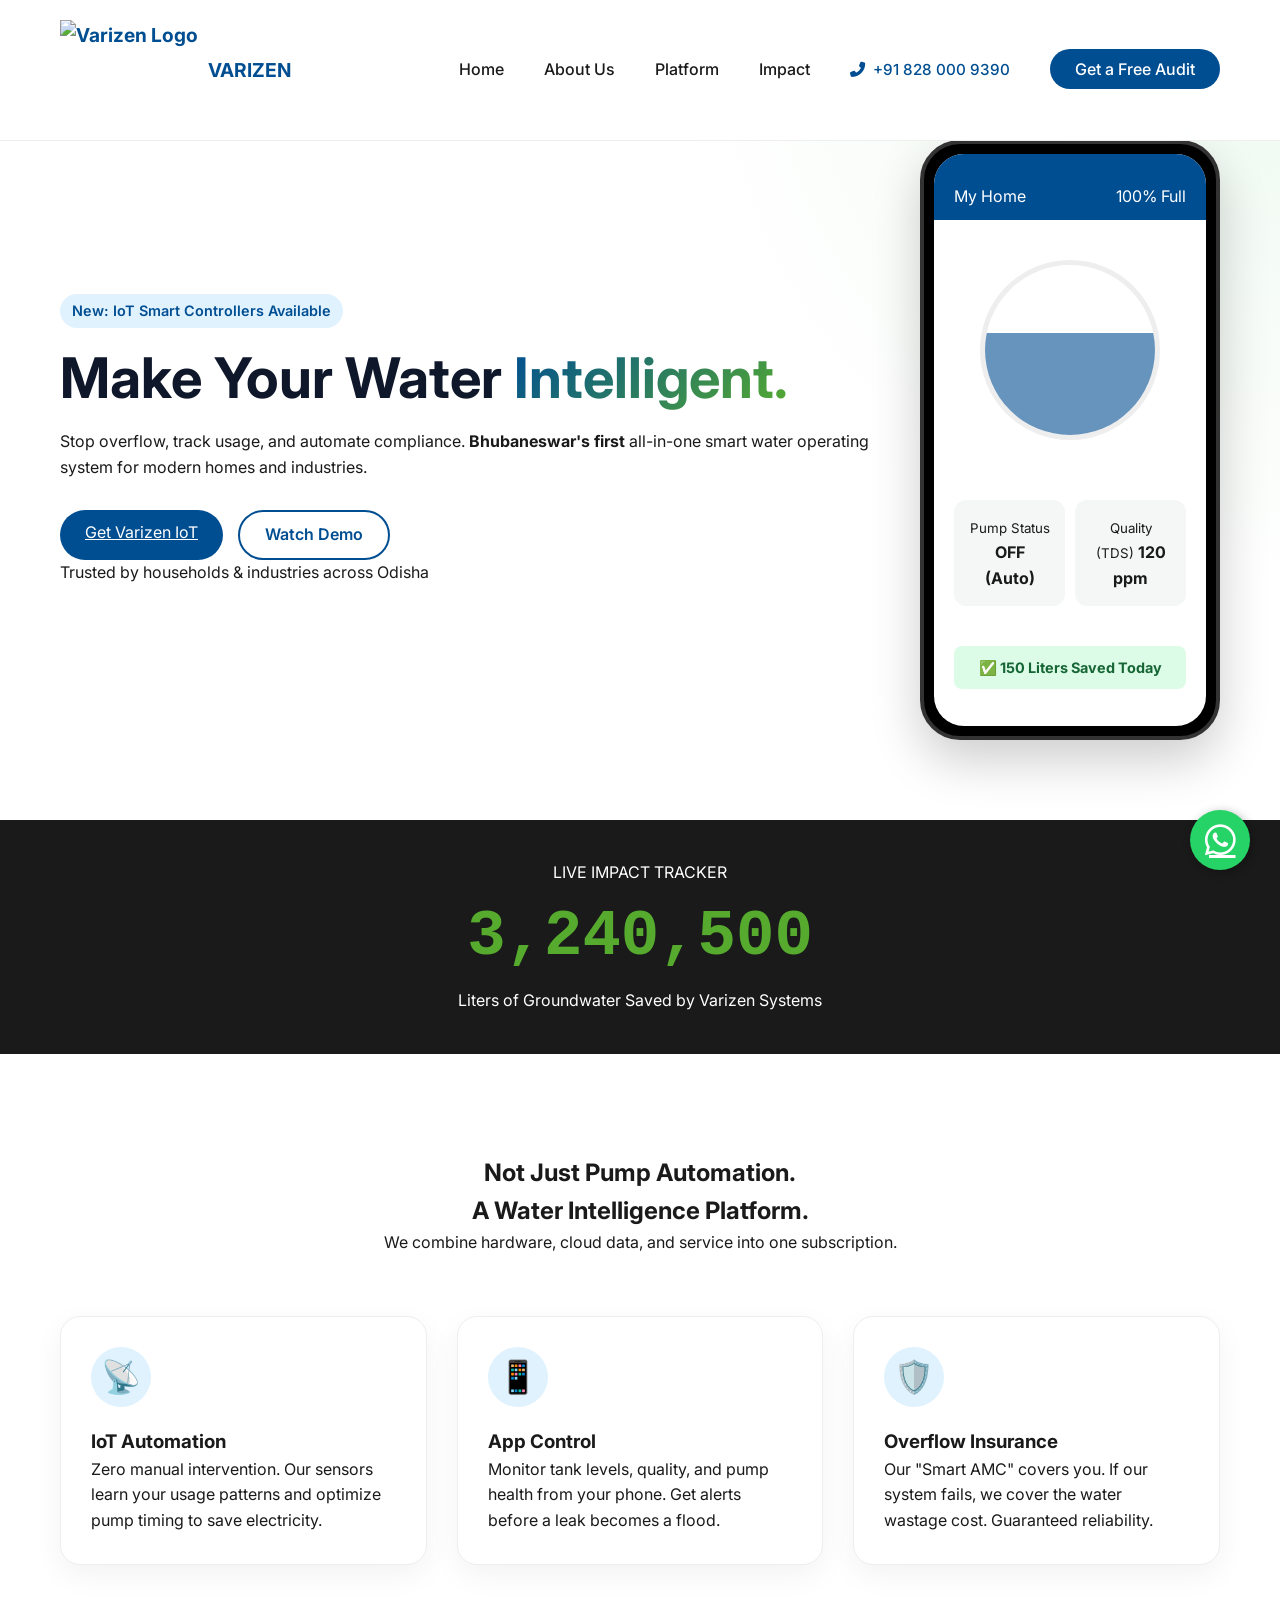
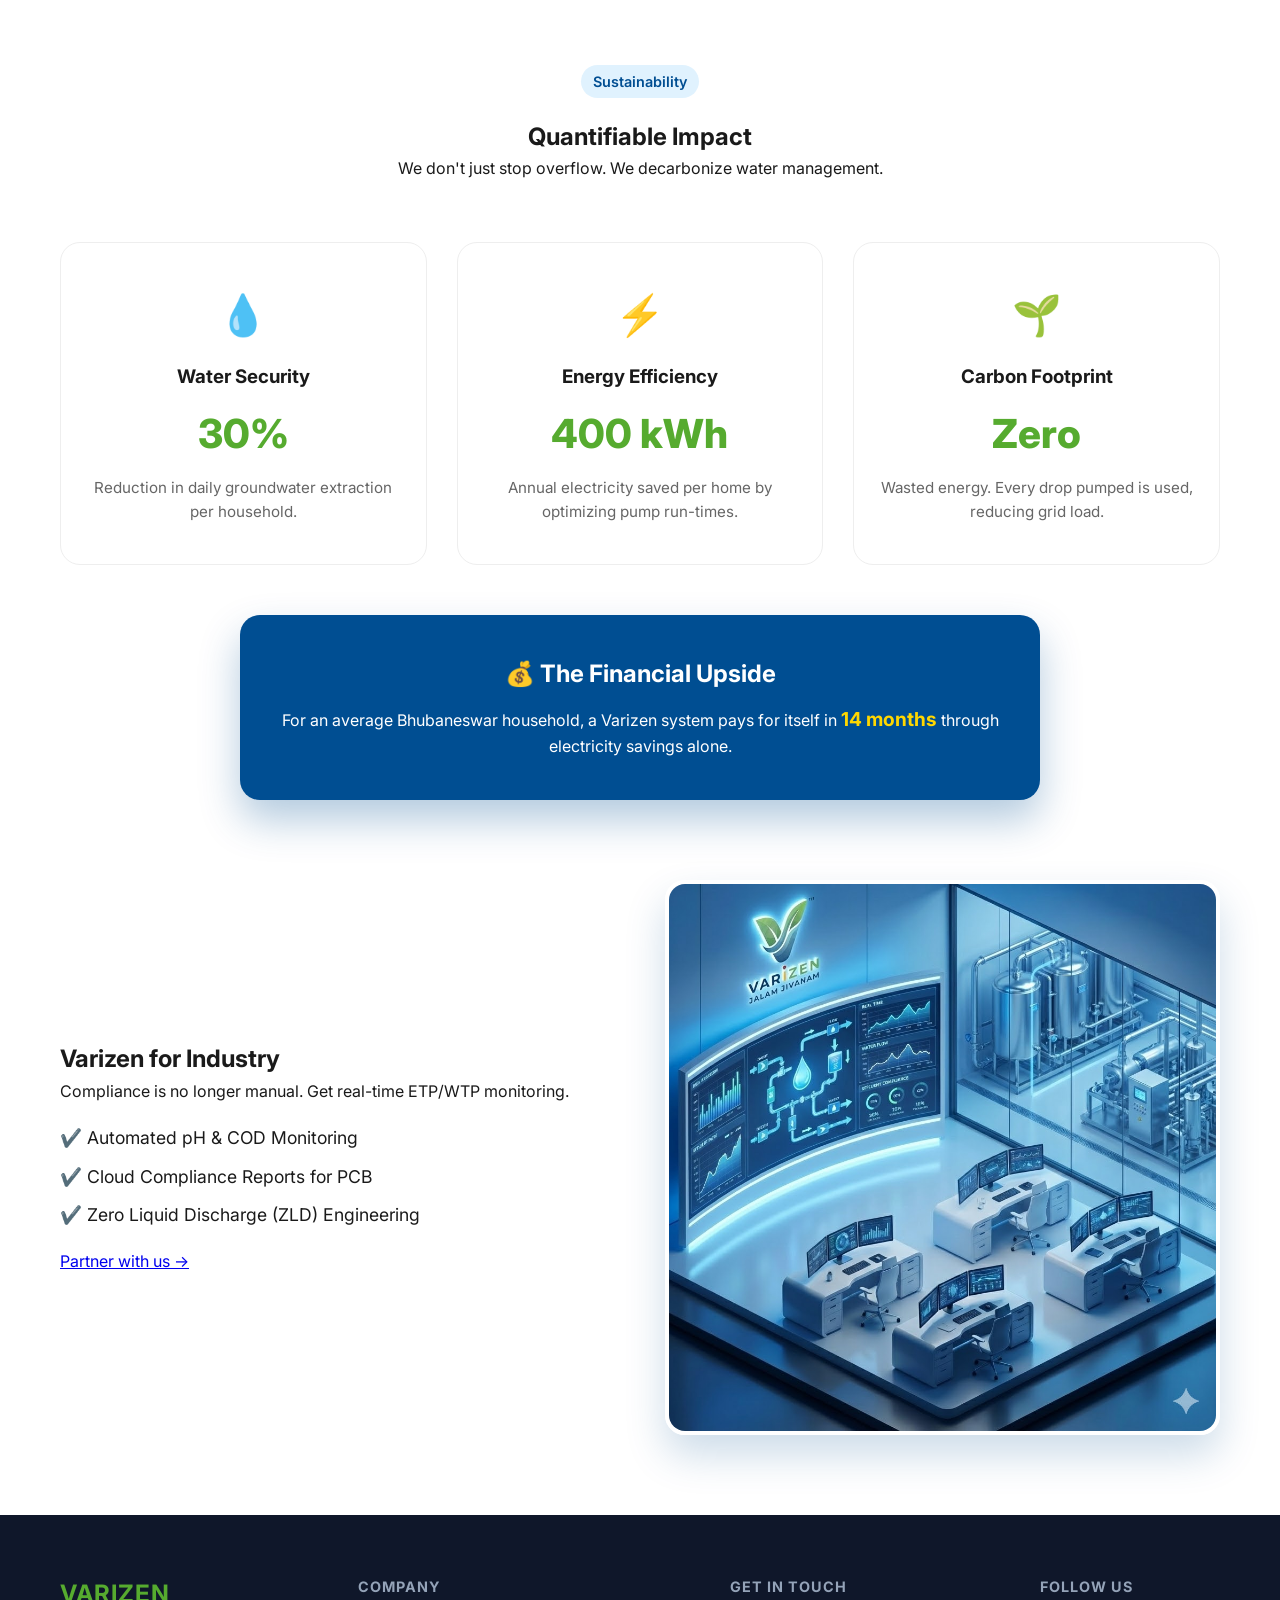
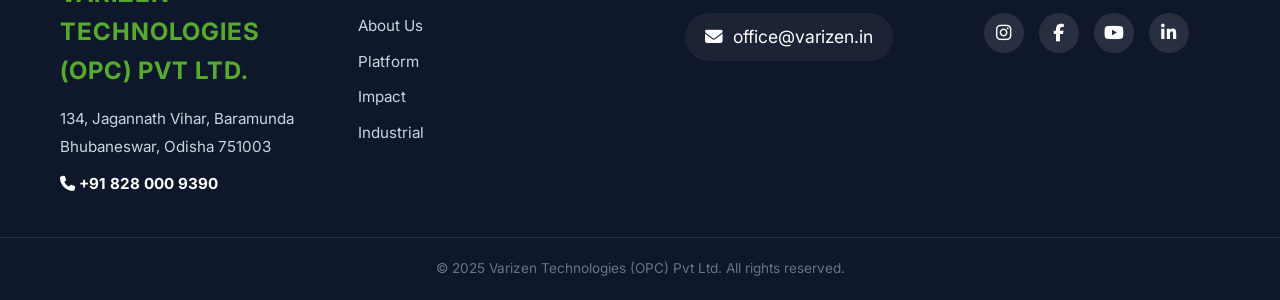
==== index.html @ a30fb517 "Update index.html" ====
<!DOCTYPE html>
<html lang="en">
<head>
    <meta charset="UTF-8">
    <meta name="viewport" content="width=device-width, initial-scale=1.0">
    
    <title>VARIZEN | Smart Water Automation & IoT Pump Solutions in Bhubaneswar</title>
    <link rel="icon" type="image/png" href="assets/favicon.PNG">
    
    <link rel="apple-touch-icon" href="assets/favicon.PNG">
    <meta name="description" content="Stop tank overflow and save electricity with Varizen's IoT Smart Pump Controllers. The #1 Water Automation & Industrial ETP company in Bhubaneswar, Odisha.">
    <meta name="keywords" content="Smart Water Automation Bhubaneswar, Automatic Pump Controller Odisha, IoT Water Level Indicator, Industrial ETP Bhubaneswar, Varizen Technologies">
    
    <meta property="og:title" content="Varizen - Make Your Water Intelligent">
    <meta property="og:description" content="We save 3 Million+ liters of water daily. Upgrade your home or industry in Bhubaneswar with Varizen IoT.">
    <meta property="og:image" content="assets/logo.png">
    <meta property="og:url" content="https://www.varizen.in">

    <link rel="stylesheet" href="style.css">
    <link href="https://fonts.googleapis.com/css2?family=Inter:wght@300;400;600;700&display=swap" rel="stylesheet">
    <link rel="stylesheet" href="https://cdnjs.cloudflare.com/ajax/libs/font-awesome/6.4.0/css/all.min.css">
    
    <link rel="icon" type="image/png" href="assets/logo.png">
</head>
<body>

   <nav>
        <div class="container nav-container">
            <div class="logo">
                <img src="assets/logo.png" alt="Varizen Logo" class="logo-img">
                <span class="logo-text">VARIZEN</span>
            </div>

            <div class="mobile-nav-group">
                <a href="tel:+918280009390" class="mobile-call-btn">
                    <i class="fas fa-phone-alt"></i> <span>Call Us</span>
                </a>

                <div class="hamburger" onclick="toggleMenu()">
                    <i class="fas fa-bars"></i>
                </div>
            </div>

            <ul class="nav-links" id="navLinks">
                <li><a href="index.html">Home</a></li>
                <li><a href="about.html">About Us</a></li>
                <li><a href="index.html#platform">Platform</a></li>
                <li><a href="index.html#impact">Impact</a></li>
                <li><a href="tel:+918280009390" class="nav-phone"><i class="fas fa-phone-alt"></i> +91 828 000 9390</a></li>
                <li><a href="#contact" class="btn-primary">Get a Free Audit</a></li>
            </ul>
        </div>
    </nav>

    <header class="hero">
        <div class="container hero-content">
            <div class="hero-text">
                <span class="badge">New: IoT Smart Controllers Available</span>
                <h1>Make Your Water <span class="highlight">Intelligent.</span></h1>
               <p>Stop overflow, track usage, and automate compliance. <strong>Bhubaneswar's first</strong> all-in-one smart water operating system for modern homes and industries.</p>
                <div class="cta-group">
                    <a href="#contact" class="btn-primary">Get Varizen IoT</a>
                    <a href="#demo" class="btn-secondary">Watch Demo</a>
                </div>
                <div class="trust-signals">
                    <p>Trusted by households & industries across Odisha</p>
                </div>
            </div>
            
            <div class="hero-visual">
                <div class="phone-mockup">
                    <div class="screen">
                        <div class="app-header">
                            <span>My Home</span>
                            <span>100% Full</span>
                        </div>
                        <div class="water-circle">
                            <div class="wave"></div>
                        </div>
                        <div class="app-stats">
                            <div class="stat-box">
                                <small>Pump Status</small>
                                <strong>OFF (Auto)</strong>
                            </div>
                            <div class="stat-box">
                                <small>Quality (TDS)</small>
                                <strong>120 ppm</strong>
                            </div>
                        </div>
                        <div class="alert-box">
                            ✅ 150 Liters Saved Today
                        </div>
                    </div>
                </div>
            </div>
        </div>
    </header>

    <section class="ticker-section">
        <div class="container">
            <p>LIVE IMPACT TRACKER</p>
            <h2 id="water-counter">3,240,500</h2>
            <span>Liters of Groundwater Saved by Varizen Systems</span>
        </div>
    </section>

    <section class="features" id="platform">
        <div class="container">
            <div class="section-title">
                <h2>Not Just Pump Automation. <br>A Water Intelligence Platform.</h2>
                <p>We combine hardware, cloud data, and service into one subscription.</p>
            </div>
            <div class="feature-grid">
                <div class="card">
                    <div class="icon">📡</div>
                    <h3>IoT Automation</h3>
                    <p>Zero manual intervention. Our sensors learn your usage patterns and optimize pump timing to save electricity.</p>
                </div>
                <div class="card">
                    <div class="icon">📱</div>
                    <h3>App Control</h3>
                    <p>Monitor tank levels, quality, and pump health from your phone. Get alerts before a leak becomes a flood.</p>
                </div>
                <div class="card">
                    <div class="icon">🛡️</div>
                    <h3>Overflow Insurance</h3>
                    <p>Our "Smart AMC" covers you. If our system fails, we cover the water wastage cost. Guaranteed reliability.</p>
                </div>
            </div>
        </div>
    </section>
<section class="impact-section" id="impact">
        <div class="container">
            <div class="section-title">
                <span class="badge">Sustainability</span>
                <h2>Quantifiable Impact</h2>
                <p>We don't just stop overflow. We decarbonize water management.</p>
            </div>

            <div class="impact-grid">
                <div class="impact-card">
                    <div class="impact-icon">💧</div>
                    <h3>Water Security</h3>
                    <p class="impact-number">30%</p>
                    <p class="impact-desc">Reduction in daily groundwater extraction per household.</p>
                </div>

                <div class="impact-card">
                    <div class="impact-icon">⚡</div>
                    <h3>Energy Efficiency</h3>
                    <p class="impact-number">400 kWh</p>
                    <p class="impact-desc">Annual electricity saved per home by optimizing pump run-times.</p>
                </div>

                <div class="impact-card">
                    <div class="impact-icon">🌱</div>
                    <h3>Carbon Footprint</h3>
                    <p class="impact-number">Zero</p>
                    <p class="impact-desc">Wasted energy. Every drop pumped is used, reducing grid load.</p>
                </div>
            </div>

            <div class="roi-box">
                <h3>💰 The Financial Upside</h3>
                <p>For an average Bhubaneswar household, a Varizen system pays for itself in <strong>14 months</strong> through electricity savings alone.</p>
            </div>
        </div>
    </section>
    
    <section class="industrial" id="commercial">
        <div class="container split-layout">
            <div class="text-side">
                <h2>Varizen for Industry</h2>
                <p>Compliance is no longer manual. Get real-time ETP/WTP monitoring.</p>
                <ul class="check-list">
                    <li>✔️ Automated pH & COD Monitoring</li>
                    <li>✔️ Cloud Compliance Reports for PCB</li>
                    <li>✔️ Zero Liquid Discharge (ZLD) Engineering</li>
                </ul>
                <a href="#contact" class="btn-text">Partner with us &rarr;</a>
            </div>
            <div class="visual-side">
    <img src="assets/industrial.jpg" alt="Varizen Industrial Dashboard" class="industrial-img">
</div>
        </div>
    </section>

    <footer>
        <div class="container footer-content">
            
            <div class="footer-col">
                <h3>VARIZEN TECHNOLOGIES (OPC) PVT LTD.</h3>
                <p class="address-text">
                    134, Jagannath Vihar, Baramunda<br>
                    Bhubaneswar, Odisha 751003
                </p>
                <p class="address-text" style="margin-top: 10px;">
                    <strong style="color: white;"><i class="fas fa-phone"></i> +91 828 000 9390</strong>
                </p>
            </div>

            <div class="footer-col">
                <h4>Company</h4>
                <ul class="footer-links-list">
                    <li><a href="about.html">About Us</a></li>
                    <li><a href="#platform">Platform</a></li>
                    <li><a href="#impact">Impact</a></li>
                    <li><a href="#commercial">Industrial</a></li>
                </ul>
            </div>

            <div class="footer-col center-text">
                <h4>Get in Touch</h4>
                <a href="mailto:office@varizen.in" class="email-link">
                    <i class="fas fa-envelope"></i> office@varizen.in
                </a>
            </div>

            <div class="footer-col right-text">
                <h4>Follow Us</h4>
                <div class="social-icons">
                    <a href="https://instagram.com/varizenwater" target="_blank"><i class="fab fa-instagram"></i></a>
                    <a href="https://facebook.com/varizenwater" target="_blank"><i class="fab fa-facebook-f"></i></a>
                    <a href="https://youtube.com/@varizenwater" target="_blank"><i class="fab fa-youtube"></i></a>
                    <a href="https://linkedin.com/company/varizenwater" target="_blank"><i class="fab fa-linkedin-in"></i></a>
                </div>
            </div>
        </div>

        <div class="copyright-bar">
            <p>&copy; 2025 Varizen Technologies (OPC) Pvt Ltd. All rights reserved.</p>
        </div>
    </footer>

    <script>
        // Simulates a live counter incrementing
        let count = 3240500;
        const counterElement = document.getElementById("water-counter");

        setInterval(() => {
            count += Math.floor(Math.random() * 5); // Adds random liters
            counterElement.innerText = count.toLocaleString();
        }, 3000);
    </script>
    <a href="https://wa.me/918280009390?text=Hi%20Varizen,%20I%20am%20interested%20in%20smart%20water%20automation." class="whatsapp-float" target="_blank">
        <i class="fab fa-whatsapp"></i>
    </a>
    <script type="application/ld+json">
    {
      "@context": "https://schema.org",
      "@type": "LocalBusiness",
      "name": "Varizen Technologies",
      "image": "https://varizen.in/assets/logo.png",
      "telephone": "+918280009390",
      "email": "office@varizen.in",
      "address": {
        "@type": "PostalAddress",
        "streetAddress": "134, Jagannath Vihar, Baramunda",
        "addressLocality": "Bhubaneswar",
        "addressRegion": "Odisha",
        "postalCode": "751003",
        "addressCountry": "IN"
      },
      "url": "https://www.varizen.in",
      "openingHoursSpecification": {
        "@type": "OpeningHoursSpecification",
        "dayOfWeek": [
          "Monday", "Tuesday", "Wednesday", "Thursday", "Friday", "Saturday"
        ],
        "opens": "09:00",
        "closes": "19:00"
      },
      "priceRange": "₹₹",
      "description": "Leading Smart Water Automation and Industrial Water Treatment company in Bhubaneswar. We specialize in IoT pump controllers, ETP/WTP engineering, and zero-liquid discharge systems."
    }
    </script>

    <script>
        function toggleMenu() {
            const navLinks = document.getElementById("navLinks");
            navLinks.classList.toggle("active");
        }
    </script>
</body>
</html>
---- style.css ----
:root {
    --primary: #004e92;
    --secondary: #56ab2f;
    --dark: #1a1a1a;
    --light: #f4f7f6;
    --white: #ffffff;
    --gradient: linear-gradient(135deg, #004e92 0%, #56ab2f 100%);
}

* {
    margin: 0;
    padding: 0;
    box-sizing: border-box;
    font-family: 'Inter', sans-serif;
}

body {
    background-color: var(--white);
    color: var(--dark);
    line-height: 1.6;
}

.container {
    max-width: 1200px;
    margin: 0 auto;
    padding: 0 20px;
}

/* Navbar */
nav {
    padding: 20px 0;
    position: fixed;
    width: 100%;
    top: 0;
    background: rgba(255, 255, 255, 0.95);
    backdrop-filter: blur(10px);
    z-index: 1000;
    border-bottom: 1px solid #eee;
}

.nav-container {
    display: flex;
    justify-content: space-between;
    align-items: center;
}

.logo {
    display: flex;
    align-items: center;
    gap: 10px;
    font-weight: 700;
    font-size: 1.2rem;
    color: var(--primary);
}

.logo-img {
    height: 100px; /* Adjust based on your logo file */
    width: auto;
}

.nav-links {
    list-style: none;
    display: flex;
    gap: 40px; /* Increased from 30px to give more breathing room */
    align-items: center;
}

.nav-links a {
    text-decoration: none;
    color: var(--dark);
    font-weight: 500;
}

/* Buttons */
.btn-primary {
    background: var(--primary);
    color: white !important;
    padding: 10px 25px;
    border-radius: 50px;
    transition: 0.3s;
}

.btn-primary:hover {
    background: var(--secondary);
    transform: translateY(-2px);
}

.btn-secondary {
    border: 2px solid var(--primary);
    color: var(--primary);
    padding: 10px 25px;
    border-radius: 50px;
    text-decoration: none;
    font-weight: 600;
}

/* Hero Section */
.hero {
    padding-top: 140px;
    padding-bottom: 80px;
    background: radial-gradient(circle at top right, #eef9f0 0%, #fff 40%);
}

.hero-content {
    display: flex;
    align-items: center;
    justify-content: space-between;
}

.hero-text {
    flex: 1;
    padding-right: 50px;
}

.hero-text h1 {
    font-size: 3.5rem;
    line-height: 1.1;
    margin-bottom: 20px;
    color: #0f172a;
}

.highlight {
    background: var(--gradient);
    -webkit-background-clip: text;
    -webkit-text-fill-color: transparent;
}

.badge {
    background: #e0f2fe;
    color: var(--primary);
    padding: 5px 12px;
    border-radius: 20px;
    font-size: 0.9rem;
    font-weight: 600;
    margin-bottom: 20px;
    display: inline-block;
}

.cta-group {
    margin-top: 30px;
    display: flex;
    gap: 15px;
}

/* CSS Phone Mockup (Pure CSS Art) */
.phone-mockup {
    width: 300px;
    height: 600px;
    background: #000;
    border-radius: 40px;
    padding: 10px;
    box-shadow: 0 20px 50px rgba(0,0,0,0.2);
    position: relative;
    border: 4px solid #333;
}

.screen {
    background: white;
    width: 100%;
    height: 100%;
    border-radius: 30px;
    overflow: hidden;
    position: relative;
    display: flex;
    flex-direction: column;
}

.app-header {
    background: var(--primary);
    color: white;
    padding: 30px 20px 10px;
    display: flex;
    justify-content: space-between;
}

.water-circle {
    width: 180px;
    height: 180px;
    border: 5px solid #eee;
    border-radius: 50%;
    margin: 40px auto;
    position: relative;
    overflow: hidden;
    background: #fff;
}

.wave {
    position: absolute;
    bottom: 0;
    left: 0;
    width: 200%;
    height: 60%;
    background: rgba(0, 78, 146, 0.6);
    animation: wave 4s infinite linear;
}

@keyframes wave {
    0% { transform: translateX(0); }
    100% { transform: translateX(-50%); }
}

.app-stats {
    padding: 20px;
    display: grid;
    grid-template-columns: 1fr 1fr;
    gap: 10px;
}

.stat-box {
    background: #f4f7f6;
    padding: 15px;
    border-radius: 12px;
    text-align: center;
}

.alert-box {
    background: #dcfce7;
    color: #166534;
    margin: 20px;
    padding: 10px;
    border-radius: 8px;
    text-align: center;
    font-weight: bold;
    font-size: 0.9rem;
}

/* Ticker */
.ticker-section {
    background: var(--dark);
    color: white;
    text-align: center;
    padding: 40px 0;
}

.ticker-section h2 {
    font-size: 4rem;
    font-weight: 700;
    color: var(--secondary);
    font-family: monospace;
}

/* Features */
.features {
    padding: 100px 0;
}

.section-title {
    text-align: center;
    margin-bottom: 60px;
}

.feature-grid {
    display: grid;
    grid-template-columns: repeat(auto-fit, minmax(300px, 1fr));
    gap: 30px;
}

.card {
    padding: 30px;
    border-radius: 20px;
    background: white;
    box-shadow: 0 10px 30px rgba(0,0,0,0.05);
    transition: 0.3s;
    border: 1px solid #eee;
}

.card:hover {
    transform: translateY(-10px);
    border-color: var(--primary);
}

.card .icon {
    font-size: 2rem;
    margin-bottom: 20px;
    background: #e0f2fe;
    width: 60px;
    height: 60px;
    display: flex;
    align-items: center;
    justify-content: center;
    border-radius: 50%;
}

/* Industrial */
.split-layout {
    display: flex;
    align-items: center;
    gap: 50px;
    padding: 80px 20px;
}
/* ADD THIS TO FIX THE SQUASHED TEXT */
.text-side {
    flex: 1; /* This forces the text to take up 50% of the space */
    min-width: 300px; /* Prevents it from getting too small */
}

.visual-side {
    flex: 1; /* This forces the image container to take up the other 50% */
    display: flex;
    justify-content: center;
}

.check-list {
    list-style: none;
    margin: 20px 0;
}

.check-list li {
    margin-bottom: 10px;
    font-size: 1.1rem;
    color: var(--dark);
}
.industrial-box {
    width: 100%;
    height: 300px;
    background: #2c3e50;
    border-radius: 20px;
    display: flex;
    align-items: center;
    justify-content: center;
    color: white;
    text-align: center;
}

/* Responsive */
@media (max-width: 768px) {
    .hero-content, .split-layout {
        flex-direction: column;
    }
    .hero-text {
        padding-right: 0;
        text-align: center;
        margin-bottom: 40px;
    }
    .hero-text h1 {
        font-size: 2.5rem;
    }
    .cta-group {
        justify-content: center;
    }
    .nav-links {
        display: none; /* Hide nav on mobile for simplicity for now */
    }
}
/* Fix for Industrial Image */
.industrial-img {
    width: 100%;
    max-width: 600px; /* Prevents it from getting too huge */
    border-radius: 20px;
    box-shadow: 0 20px 40px rgba(0, 78, 146, 0.2); /* Soft blue shadow */
    border: 4px solid white; /* Adds a clean frame */
    display: block;
    margin: 0 auto;
}

/* Fix for Footer Layout to make it cleaner */
/* --- FOOTER REDESIGN --- */
footer {
    background: #0f172a; /* Deep Navy Blue */
    color: white;
    padding-top: 60px;
    margin-top: auto;
}

.footer-content {
    display: flex;
    justify-content: space-between;
    align-items: flex-start;
    padding-bottom: 40px;
    flex-wrap: wrap; /* Wraps on mobile */
    gap: 30px;
}

.footer-col {
    flex: 1; /* Each column takes equal space */
    min-width: 250px;
}

.footer-col h3 {
    color: var(--secondary); /* Green Brand Color */
    font-size: 1.5rem;
    margin-bottom: 15px;
    letter-spacing: 1px;
}

.footer-col h4 {
    color: #94a3b8; /* Soft Grey for headings */
    font-size: 0.9rem;
    text-transform: uppercase;
    letter-spacing: 1px;
    margin-bottom: 15px;
}

.address-text {
    color: #cbd5e1;
    font-size: 0.95rem;
    line-height: 1.8;
}

/* Email Styling */
.email-link {
    color: white;
    text-decoration: none;
    font-size: 1.1rem;
    transition: 0.3s;
    display: inline-flex;
    align-items: center;
    gap: 10px;
    background: rgba(255,255,255,0.05);
    padding: 10px 20px;
    border-radius: 50px;
}

.email-link:hover {
    background: var(--primary);
    transform: translateY(-2px);
}

/* Social Icons */
.social-icons {
    display: flex;
    gap: 15px;
}

.social-icons a {
    width: 40px;
    height: 40px;
    background: rgba(255,255,255,0.1);
    color: white;
    display: flex;
    align-items: center;
    justify-content: center;
    border-radius: 50%; /* Makes them circular */
    text-decoration: none;
    transition: 0.3s;
    font-size: 1.1rem;
}

.social-icons a:hover {
    background: var(--secondary); /* Brand Green on hover */
    transform: translateY(-3px);
    box-shadow: 0 5px 15px rgba(86, 171, 47, 0.3);
}

/* Alignments */
.right-text {
    display: flex;
    flex-direction: column;
    align-items: center;
}

.center-text {
    display: flex;
    flex-direction: column;
    align-items: center;
}

/* Copyright Bar */
.copyright-bar {
    border-top: 1px solid rgba(255,255,255,0.1);
    text-align: center;
    padding: 20px 0;
    font-size: 0.85rem;
    color: #64748b;
}

/* Mobile Responsiveness for Footer */
@media (max-width: 768px) {
    .footer-content {
        flex-direction: column;
        text-align: center;
        align-items: center;
    }
    
    .right-text, .center-text {
        align-items: center;
    }
}

.impact-grid {
    display: grid;
    grid-template-columns: repeat(auto-fit, minmax(250px, 1fr));
    gap: 30px;
    margin-bottom: 50px;
}

.impact-card {
    background: white;
    padding: 40px 20px;
    border-radius: 20px;
    text-align: center;
    border: 1px solid #eee;
    transition: 0.3s;
}

.impact-card:hover {
    box-shadow: 0 10px 40px rgba(86, 171, 47, 0.2); /* Green glow on hover */
    transform: translateY(-5px);
    border-color: var(--secondary);
}

.impact-icon {
    font-size: 2.5rem;
    margin-bottom: 15px;
}

.impact-number {
    font-size: 2.5rem;
    font-weight: 800;
    color: var(--secondary); /* Green text */
    margin: 10px 0;
}

.impact-desc {
    color: #666;
    font-size: 0.95rem;
}

/* ROI Box (The Money Argument) */
.roi-box {
    background: var(--primary); /* Blue background */
    color: white;
    padding: 40px;
    border-radius: 20px;
    text-align: center;
    max-width: 800px;
    margin: 0 auto;
    box-shadow: 0 20px 40px rgba(0, 78, 146, 0.3);
}

.roi-box h3 {
    margin-bottom: 10px;
    font-size: 1.5rem;
}
/* --- FLOATING WHATSAPP BUTTON --- */
.whatsapp-float {
    position: fixed;
    width: 60px;
    height: 60px;
    bottom: 30px;
    right: 30px;
    background-color: #25d366; /* WhatsApp Green */
    color: #FFF;
    border-radius: 50px;
    text-align: center;
    font-size: 35px;
    box-shadow: 2px 2px 10px rgba(0,0,0,0.3);
    z-index: 10000;
    display: flex;
    align-items: center;
    justify-content: center;
    transition: 0.3s;
    animation: pulse 2s infinite;
}

.whatsapp-float:hover {
    background-color: #1ebe57;
    transform: scale(1.1);
}

/* Pulse Animation to attract attention */
@keyframes pulse {
    0% { box-shadow: 0 0 0 0 rgba(37, 211, 102, 0.7); }
    70% { box-shadow: 0 0 0 15px rgba(37, 211, 102, 0); }
    100% { box-shadow: 0 0 0 0 rgba(37, 211, 102, 0); }
}

/* --- NAVBAR PHONE STYLING --- */
.nav-phone {
    font-weight: 600;
    color: var(--primary) !important;
    display: flex;
    align-items: center;
    gap: 8px;
    font-size: 0.95rem;
}

/* Hide the navbar phone number on very small screens to save space */
@media (max-width: 900px) {
    .nav-phone {
        display: none;
    }
}

.roi-box strong {
    color: #ffd700; /* Gold color for "14 months" */
    font-size: 1.2rem;
}
/* --- MOBILE HEADER OPTIMIZATION --- */

/* Default: Hide the mobile call button on Desktop/Laptop */
.mobile-call-btn {
    display: none; 
}

/* Mobile Rules (Screens smaller than 768px) */
@media (max-width: 768px) {
    
    /* 1. Make the container Flexbox so items align perfectly */
    .nav-container {
        display: flex;
        justify-content: space-between; /* Pushes Logo Left, Button Right */
        align-items: center; /* Vertically centers them */
        padding: 0 20px;
        width: 100%;
    }

    /* 2. Fix the Logo - Remove the double text */
    .logo-text {
        display: none; /* Hides the text "VARIZEN" because it's already in your logo image */
    }

    .logo-img {
        height: 55px; /* Perfect size for mobile */
        width: auto;
        object-fit: contain;
    }

    /* 3. The "Call Us" Pill Button */
    .mobile-call-btn {
        display: flex;
        align-items: center;
        gap: 6px;
        background-color: #004e92; /* Solid Blue Background */
        color: white !important;   /* White Text */
        padding: 8px 16px;
        border-radius: 50px;       /* Pill Shape */
        text-decoration: none;
        font-weight: 600;
        font-size: 0.85rem;
        box-shadow: 0 4px 10px rgba(0, 78, 146, 0.2); /* Soft Shadow */
        transition: 0.2s;
    }

    .mobile-call-btn i {
        font-size: 0.8rem; /* Make the phone icon slightly smaller */
    }

    .mobile-call-btn:active {
        transform: scale(0.95); /* Shrinks slightly when tapped */
        background-color: #003366;
    }

    /* 4. Adjust Hero Text on Mobile so it doesn't look squashed */
    .hero-text h1 {
        font-size: 2.5rem;
    }
}
}
/* ==================== ABOUT PAGE STYLES ==================== */

/* Page Header */
.page-header {
    padding-top: 150px;
    padding-bottom: 80px;
    background: var(--light);
    text-align: center;
}

.page-header h1 {
    font-size: 3rem;
    color: var(--primary);
    margin-top: 20px;
}

/* Story Section (Founder) */
.story-section {
    padding: 100px 0;
    background: white;
}

.story-text h2 {
    font-size: 2rem;
    color: var(--primary);
    margin-bottom: 30px;
    font-style: italic;
    position: relative;
}

/* Adds a big quotation mark */
.story-text h2::before {
    content: '“';
    font-size: 5rem;
    color: rgba(0, 78, 146, 0.1);
    position: absolute;
    top: -40px;
    left: -20px;
    z-index: -1;
}

.story-text p {
    margin-bottom: 20px;
    font-size: 1.05rem;
    color: #555;
}

.highlight-text {
    font-size: 1.2rem;
    color: var(--dark);
    border-left: 4px solid var(--secondary);
    padding-left: 20px;
    margin: 30px 0;
}

.founder-sign {
    margin-top: 40px;
}

.founder-sign strong {
    display: block;
    font-size: 1.2rem;
    color: var(--primary);
}

/* LAYERED IMAGE EFFECT */
.relative-container {
    position: relative;
    height: 500px; /* Fixed height for the container */
}

.story-img-main {
    width: 85%;
    height: 450px;
    object-fit: cover;
    border-radius: 20px;
    position: absolute;
    top: 0;
    left: 0;
    z-index: 1;
}

.story-img-overlay {
    width: 45%;
    height: auto;
    border-radius: 15px;
    position: absolute;
    bottom: 0;
    right: 0; /* Positions it at the bottom right */
    z-index: 2;
    border: 5px solid white; /* Adds a border to make it pop */
}

/* DNA Section */
.dna-section {
    padding: 100px 0;
    background: #f8fafc;
}

.dna-grid {
    display: grid;
    grid-template-columns: repeat(auto-fit, minmax(300px, 1fr));
    gap: 30px;
}

.dna-card {
    background: white;
    padding: 40px;
    border-radius: 20px;
    border: 1px solid #eee;
    transition: 0.3s;
}

.dna-card:hover {
    border-color: var(--primary);
    box-shadow: 0 10px 30px rgba(0,0,0,0.05);
}

.dna-icon {
    font-size: 3rem;
    margin-bottom: 20px;
}

/* Team Gallery Section */
.team-section {
    padding: 100px 0;
    background: white;
}

.team-gallery {
    display: grid;
    grid-template-columns: 2fr 1fr; /* Main photo is wider */
    gap: 30px;
    margin-top: 50px;
}

.gallery-item {
    position: relative;
    height: 400px; /* Force a fixed height for alignment */
    overflow: hidden; /* Cut off excess image parts */
    border-radius: 20px;
}

.gallery-item img {
    width: 100%;
    height: 100%;
    object-fit: cover; /* This creates the "Zoom to fill" effect */
    object-position: top center; /* Focuses on faces, cuts off legs if needed */
}

.photo-caption {
    position: absolute;
    bottom: 20px;
    left: 20px;
    background: rgba(255,255,255,0.9);
    padding: 8px 16px;
    border-radius: 50px;
    font-weight: 600;
    color: var(--primary);
    font-size: 0.9rem;
}

/* Shadow Utilities */
.shadow-sm { box-shadow: 0 5px 15px rgba(0,0,0,0.1); }
.shadow-md { box-shadow: 0 10px 30px rgba(0,0,0,0.15); }
.shadow-lg { box-shadow: 0 20px 50px rgba(0,0,0,0.2); }
.rounded-lg { border-radius: 20px; }

/* Active Link Style for Navbar */
.active-link {
    color: var(--primary) !important;
    font-weight: 700 !important;
}

/* Responsive Tweaks for About Page */
@media (max-width: 900px) {
    .team-gallery {
        grid-template-columns: 1fr; /* Stack photos on mobile */
        height: auto;
    }
    .main-team-photo { height: 300px; }
    .side-team-photo { height: 300px; }
}

@media (max-width: 768px) {
    .relative-container {
        height: auto; /* Let height adjust */
        margin-bottom: 50px;
    }
    .story-img-main {
        position: relative;
        width: 100%;
        height: 350px;
    }
    .story-img-overlay {
        position: absolute;
        width: 40%;
        bottom: -30px; /* Overhang slightly */
        right: 10px;
    }
    /* Reverses order on mobile so image is on top */
    .reverse-on-mobile {
        flex-direction: column-reverse;
    }
    .page-header h1 { font-size: 2rem; }
}

/* --- FOOTER LINKS STYLING --- */
.footer-links-list {
    list-style: none;
    padding: 0;
}

.footer-links-list li {
    margin-bottom: 10px;
}

.footer-links-list a {
    text-decoration: none;
    color: #cbd5e1; /* Soft grey */
    font-size: 0.95rem;
    transition: 0.3s;
    display: inline-block;
}
/* --- MOBILE FIX FOR ABOUT PAGE --- */
@media (max-width: 768px) {
    /* 1. Push the header text down so it doesn't hit the Logo/Call Button */
    .page-header {
        padding-top: 120px !important; /* Increased padding specifically for mobile */
        padding-bottom: 40px;
    }

    /* 2. Make the big headline slightly smaller on mobile so it fits better */
    .page-header h1 {
        font-size: 2rem !important; /* Reduces size from 3rem to 2rem */
        line-height: 1.3;
        margin-top: 10px;
        padding: 0 15px; /* Adds side padding so text doesn't touch edges */
    }

    /* 3. Adjust the "Badge" (Our Story) to sit correctly */
    .page-header .badge {
        margin-top: 20px;
        display: inline-block;
    }
}

.footer-links-list a:hover {
    color: var(--secondary); /* Green on hover */
    transform: translateX(5px); /* Slide right slightly on hover */
}
/* ==================== MOBILE MENU SYSTEM ==================== */

/* 1. Desktop: Hide the Hamburger */
.hamburger {
    display: none;
    font-size: 1.5rem;
    color: var(--primary);
    cursor: pointer;
    margin-left: 15px;
}

.mobile-nav-group {
    display: none; /* Hidden on desktop */
}

/* 2. Mobile Rules */
@media (max-width: 768px) {
    
    /* Show the Mobile Group (Call Button + Hamburger) */
    .mobile-nav-group {
        display: flex;
        align-items: center;
    }

    .hamburger {
        display: block; /* Show hamburger on mobile */
    }

    /* The Dropdown Menu Styling */
    .nav-links {
        position: absolute;
        top: 70px; /* Height of the navbar */
        left: 0;
        width: 100%;
        background: white;
        flex-direction: column; /* Stack links vertically */
        align-items: center;
        gap: 25px;
        padding: 30px 0;
        box-shadow: 0 10px 20px rgba(0,0,0,0.1);
        border-top: 1px solid #eee;
        
        /* Animation Logic: Hidden by default */
        transform: translateY(-150%);
        transition: transform 0.4s ease;
        z-index: -1; /* Puts it behind the nav bar until needed */
        opacity: 0;
    }

    /* The Class added by JavaScript to show the menu */
    .nav-links.active {
        transform: translateY(0);
        opacity: 1;
        z-index: 999;
    }

    /* Hide the navbar phone number inside the list (since we have the button) */
    .nav-links .nav-phone {
        display: none;
    }
}
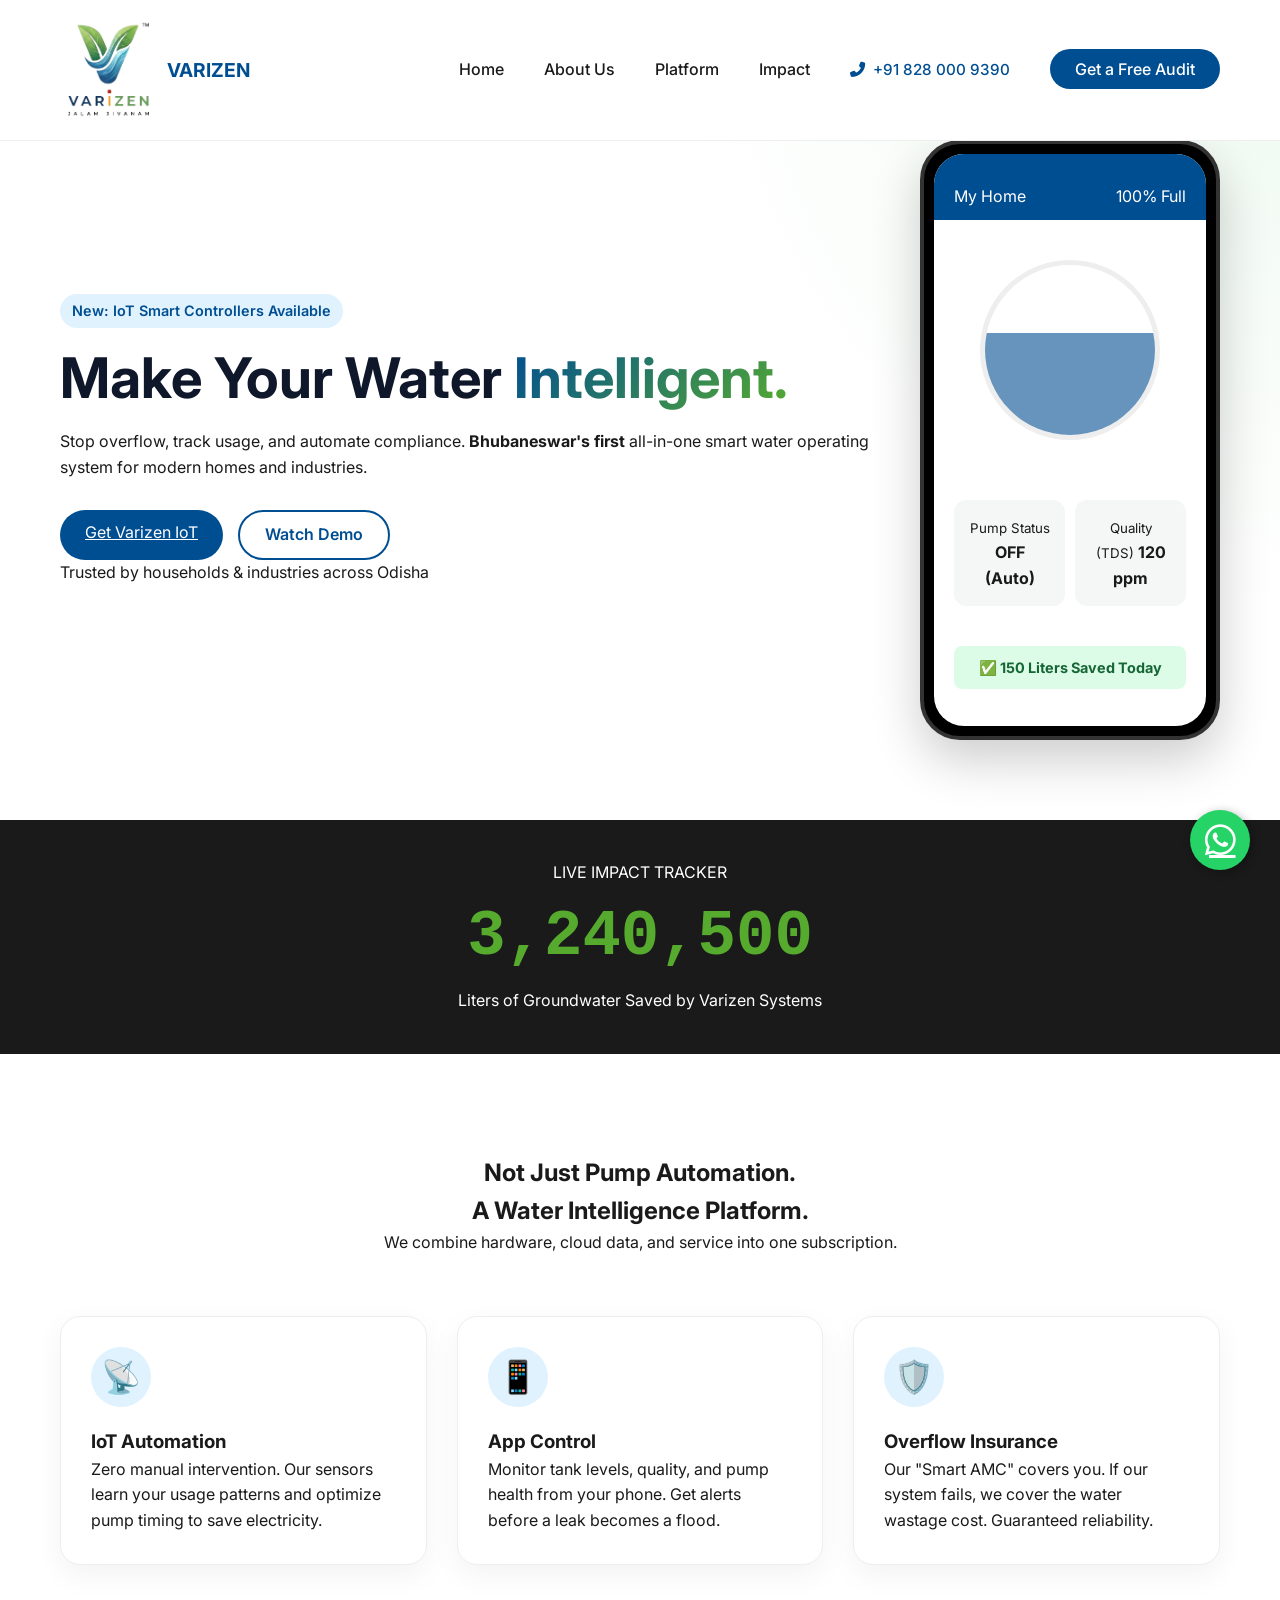
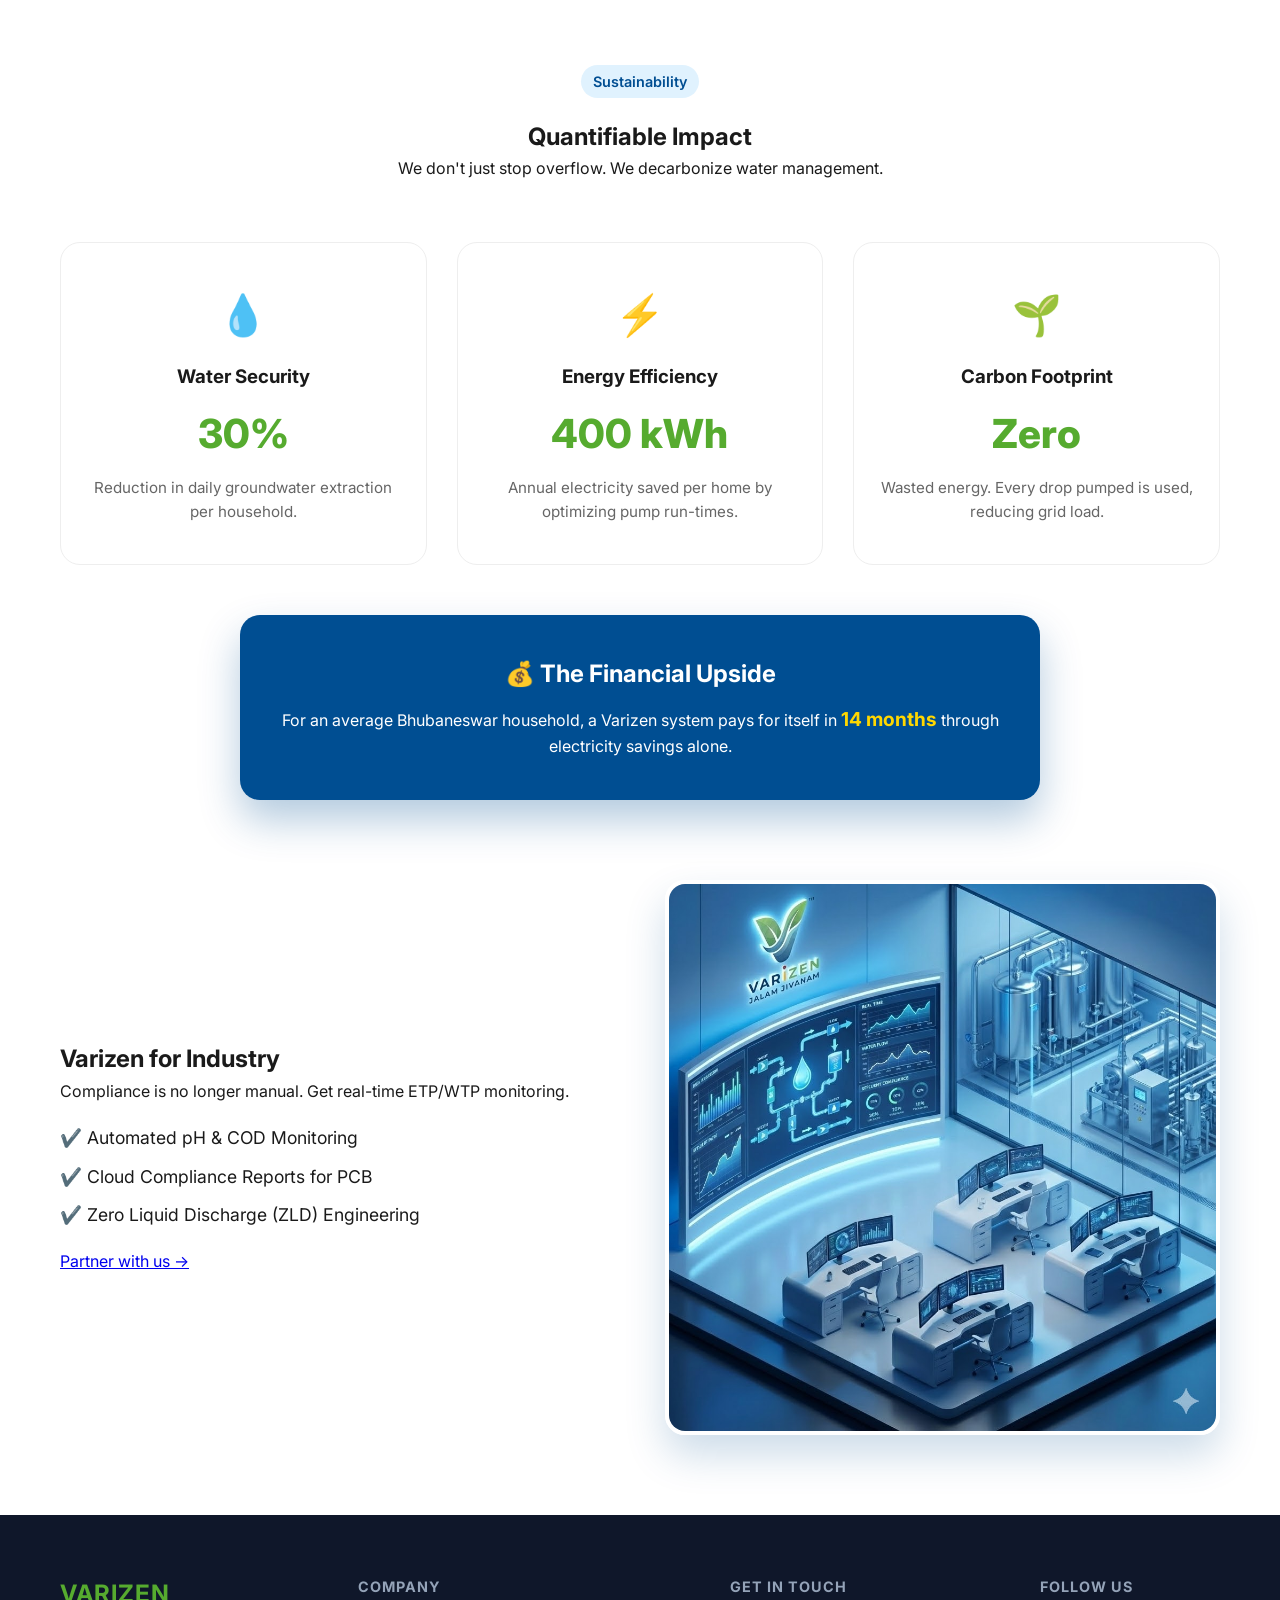
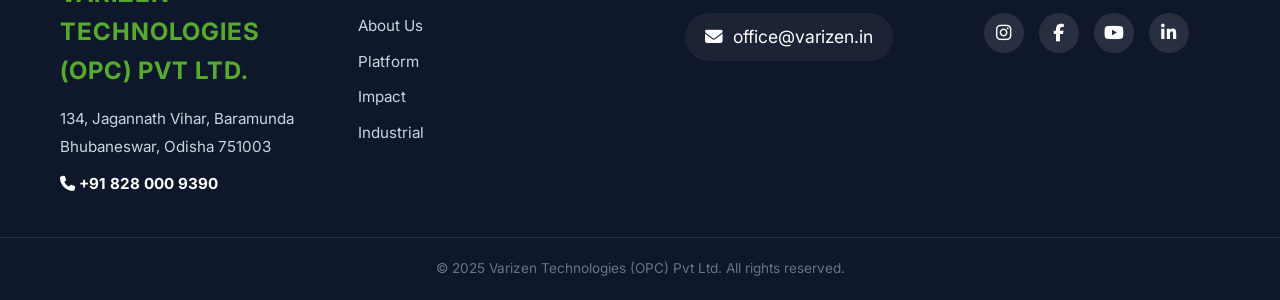
==== commit 33b30aa9: "Update index.html" ====
--- a/index.html
+++ b/index.html
@@ -27,7 +27,7 @@
    <nav>
         <div class="container nav-container">
             <div class="logo">
-                <img src="assets/logo.png" alt="Varizen Logo" class="logo-img">
+                <img src="assets/logo.PNG" alt="Varizen Logo" class="logo-img">
                 <span class="logo-text">VARIZEN</span>
             </div>
 
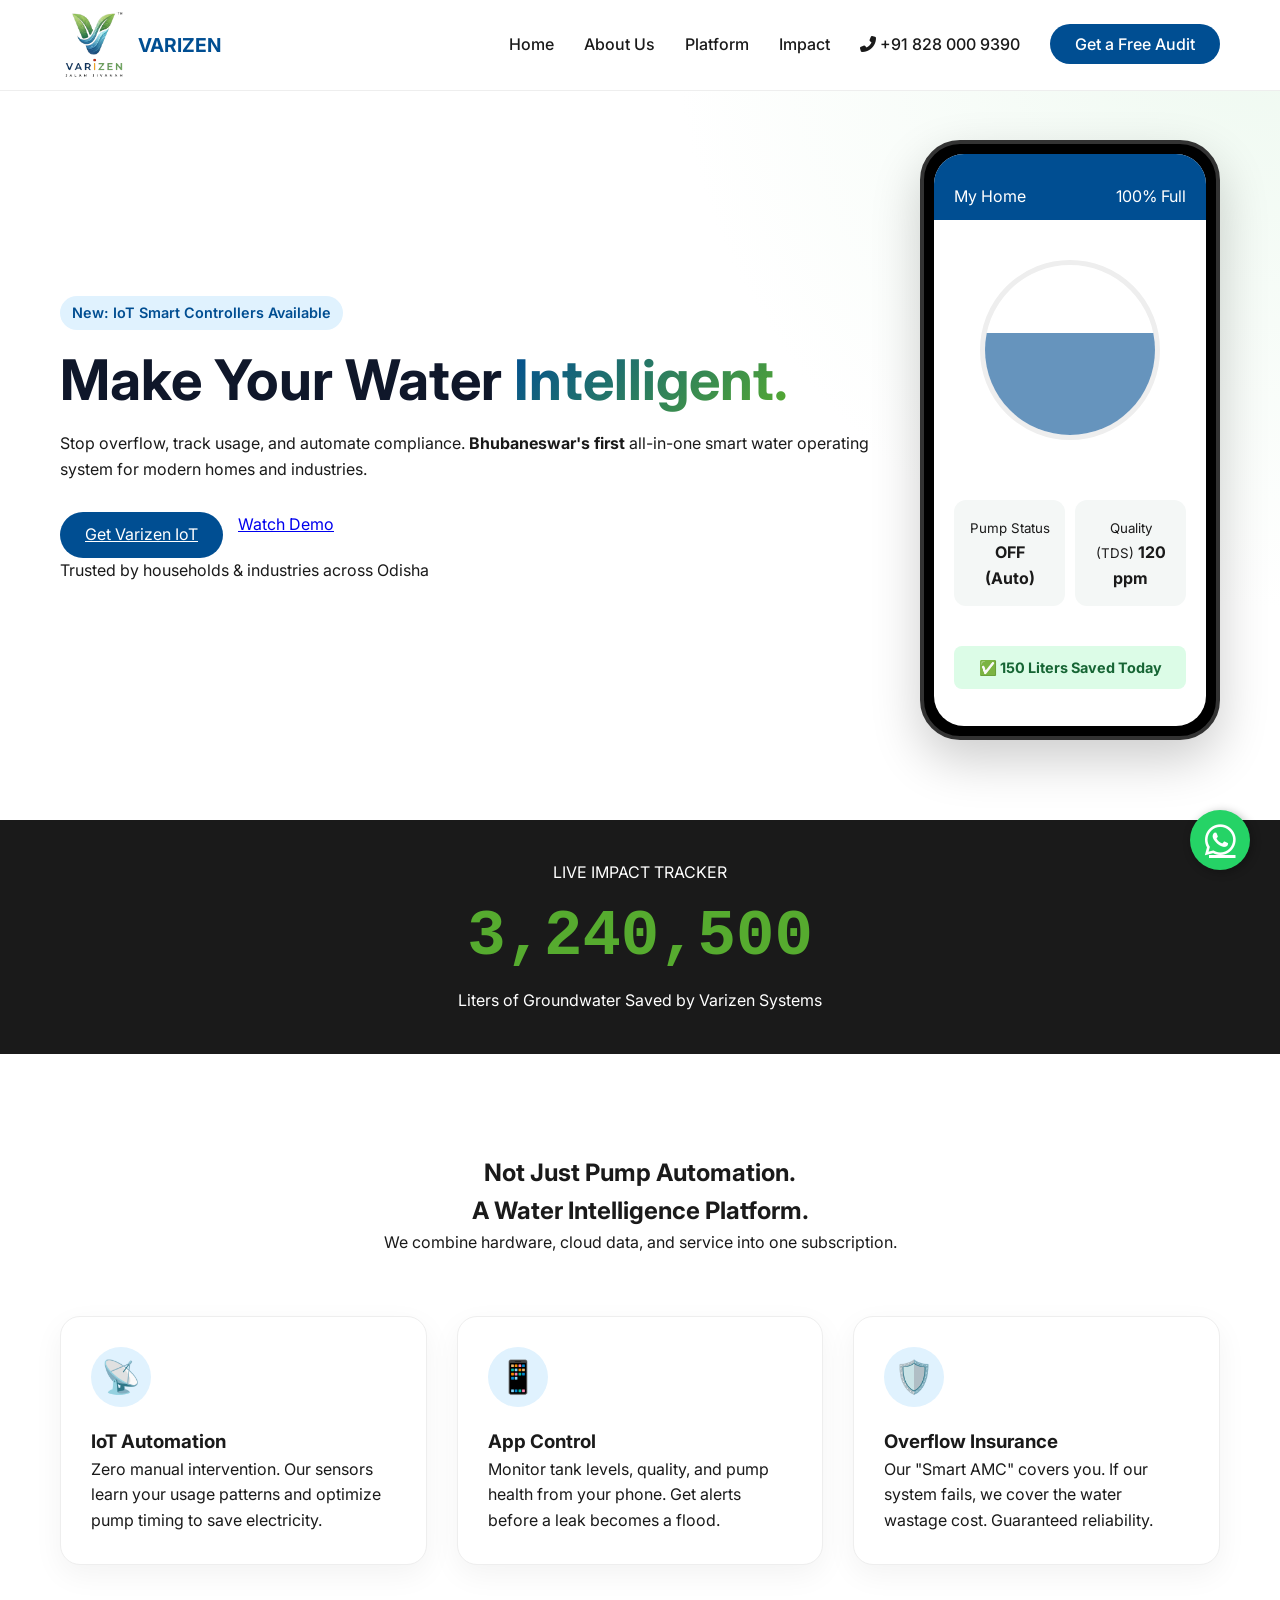
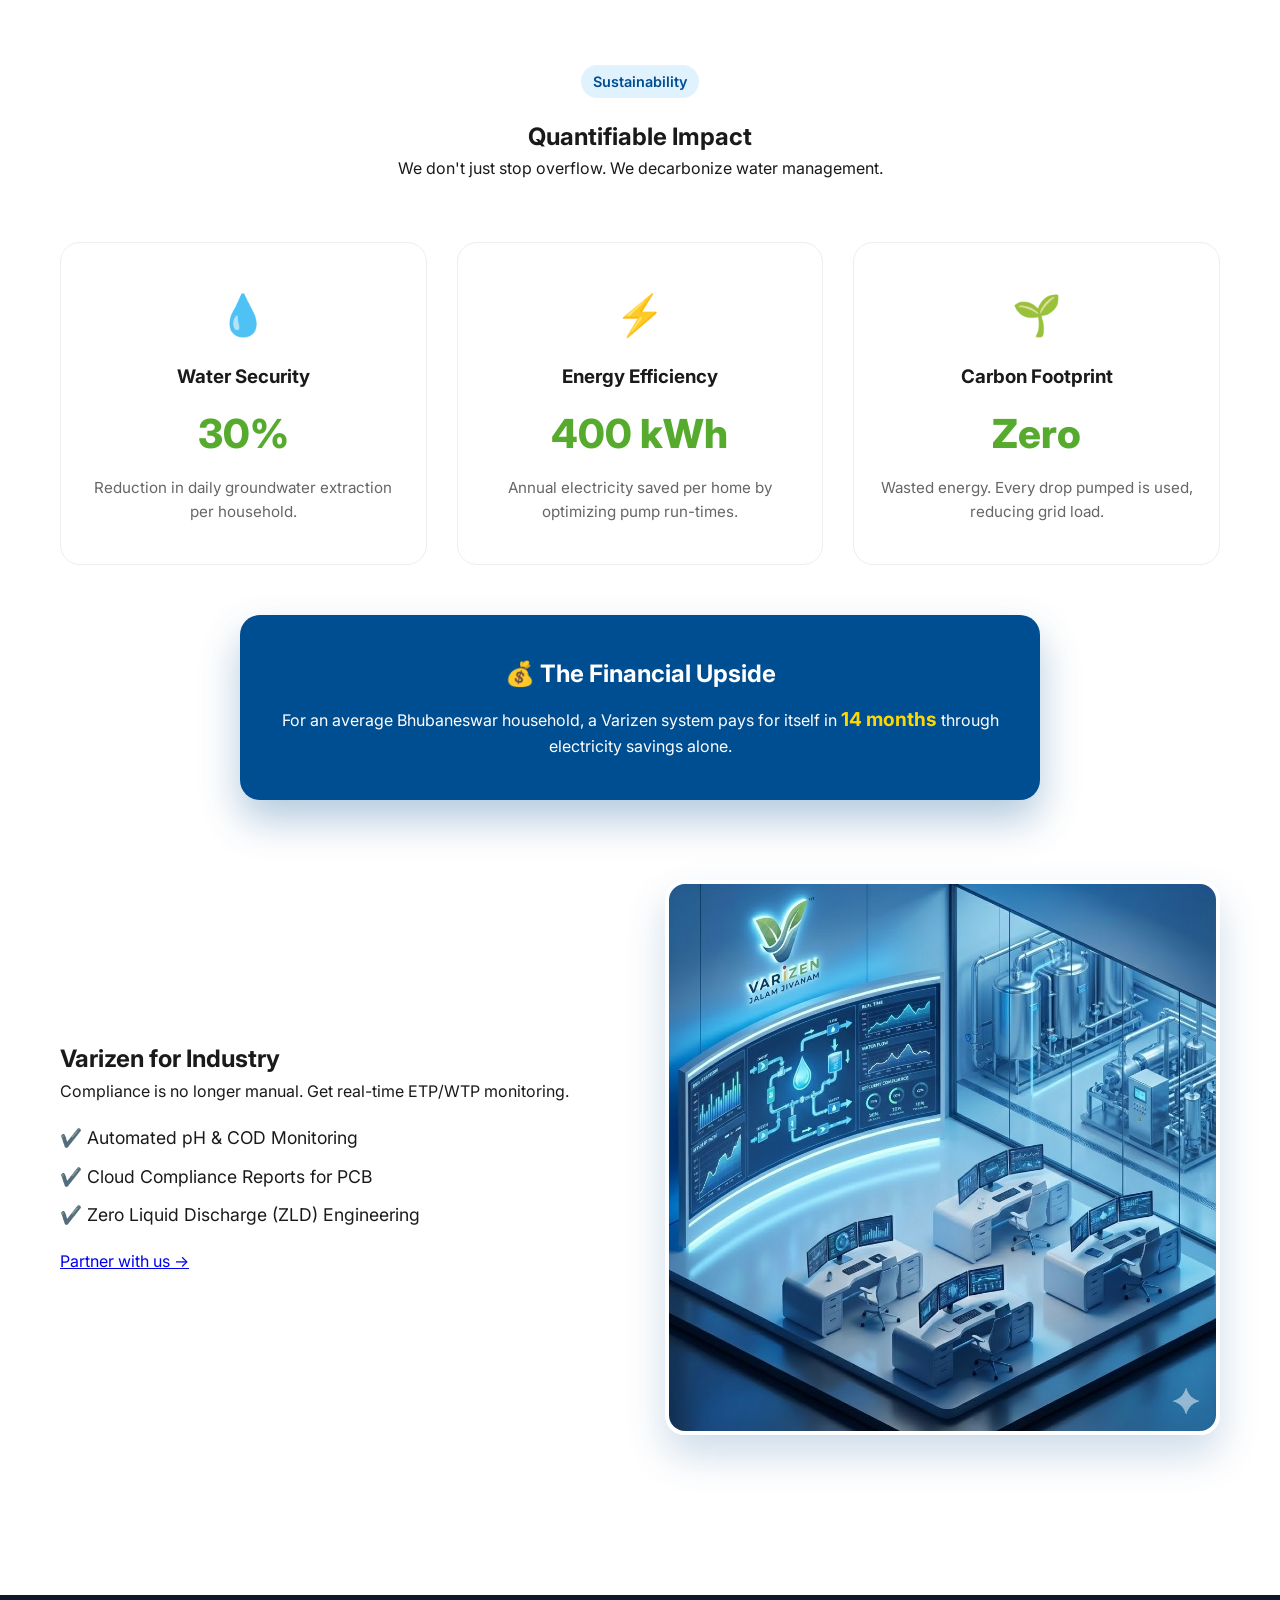
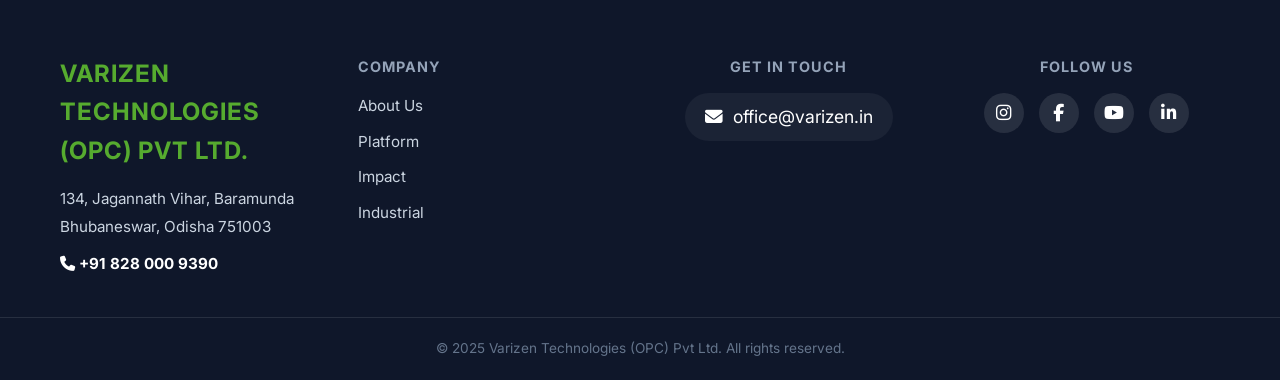
==== commit 29f7e5cb: "Update index.html" ====
--- a/index.html
+++ b/index.html
@@ -275,11 +275,33 @@
     }
     </script>
 
-    <script>
-        function toggleMenu() {
-            const navLinks = document.getElementById("navLinks");
-            navLinks.classList.toggle("active");
-        }
-    </script>
+  <script>
+    // 1. Mobile Menu Toggle
+    function toggleMenu() {
+        const navLinks = document.getElementById("navLinks");
+        navLinks.classList.toggle("active");
+    }
+
+    // 2. Active Menu Highlighter (Scroll Spy)
+    window.addEventListener('scroll', () => {
+        let sections = document.querySelectorAll('section');
+        let navLinks = document.querySelectorAll('.nav-links a');
+        
+        sections.forEach(sec => {
+            let top = window.scrollY;
+            let offset = sec.offsetTop - 150; // Offset for fixed header
+            let height = sec.offsetHeight;
+            let id = sec.getAttribute('id');
+            
+            if(top >= offset && top < offset + height) {
+                navLinks.forEach(links => {
+                    links.classList.remove('active');
+                    let target = document.querySelector('.nav-links a[href*=' + id + ']');
+                    if(target) target.classList.add('active');
+                });
+            }
+        });
+    });
+</script>
 </body>
 </html>
--- a/style.css
+++ b/style.css
@@ -7,32 +7,17 @@
     --gradient: linear-gradient(135deg, #004e92 0%, #56ab2f 100%);
 }
 
-* {
-    margin: 0;
-    padding: 0;
-    box-sizing: border-box;
-    font-family: 'Inter', sans-serif;
-}
-
-body {
-    background-color: var(--white);
-    color: var(--dark);
-    line-height: 1.6;
-}
-
-.container {
-    max-width: 1200px;
-    margin: 0 auto;
-    padding: 0 20px;
-}
-
-/* Navbar */
+* { margin: 0; padding: 0; box-sizing: border-box; font-family: 'Inter', sans-serif; }
+body { background-color: var(--white); color: var(--dark); line-height: 1.6; }
+.container { max-width: 1200px; margin: 0 auto; padding: 0 20px; }
+
+/* ==================== NAVIGATION (DESKTOP DEFAULT) ==================== */
 nav {
-    padding: 20px 0;
+    padding: 10px 0; /* Reduced padding for sleeker look */
     position: fixed;
     width: 100%;
     top: 0;
-    background: rgba(255, 255, 255, 0.95);
+    background: rgba(255, 255, 255, 0.98);
     backdrop-filter: blur(10px);
     z-index: 1000;
     border-bottom: 1px solid #eee;
@@ -53,15 +38,13 @@
     color: var(--primary);
 }
 
-.logo-img {
-    height: 100px; /* Adjust based on your logo file */
-    width: auto;
-}
-
+.logo-img { height: 70px; width: auto; } /* Fixed Desktop Height */
+
+/* Desktop Menu Layout */
 .nav-links {
     list-style: none;
-    display: flex;
-    gap: 40px; /* Increased from 30px to give more breathing room */
+    display: flex; /* Horizontal on Desktop */
+    gap: 30px;
     align-items: center;
 }
 
@@ -69,9 +52,36 @@
     text-decoration: none;
     color: var(--dark);
     font-weight: 500;
-}
-
-/* Buttons */
+    position: relative;
+    transition: 0.3s;
+}
+
+/* Hover & Active Effect (Underline) */
+.nav-links a:hover, .nav-links a.active {
+    color: var(--primary);
+}
+
+.nav-links a::after {
+    content: '';
+    position: absolute;
+    width: 0%;
+    height: 2px;
+    bottom: -5px;
+    left: 0;
+    background-color: var(--primary);
+    transition: 0.3s;
+}
+
+.nav-links a:hover::after, .nav-links a.active::after {
+    width: 100%;
+}
+
+/* Hide Mobile Elements on Desktop */
+.hamburger, .mobile-nav-group, .mobile-call-btn {
+    display: none;
+}
+
+/* ==================== BUTTONS & UTILS ==================== */
 .btn-primary {
     background: var(--primary);
     color: white !important;
@@ -79,883 +89,166 @@
     border-radius: 50px;
     transition: 0.3s;
 }
-
-.btn-primary:hover {
-    background: var(--secondary);
-    transform: translateY(-2px);
-}
-
-.btn-secondary {
-    border: 2px solid var(--primary);
-    color: var(--primary);
-    padding: 10px 25px;
-    border-radius: 50px;
-    text-decoration: none;
-    font-weight: 600;
-}
-
-/* Hero Section */
+.btn-primary:hover { background: var(--secondary); transform: translateY(-2px); }
+.btn-primary::after { display: none; } /* No underline for button */
+
+/* ==================== HERO SECTION ==================== */
 .hero {
     padding-top: 140px;
     padding-bottom: 80px;
     background: radial-gradient(circle at top right, #eef9f0 0%, #fff 40%);
 }
-
-.hero-content {
-    display: flex;
-    align-items: center;
-    justify-content: space-between;
-}
-
-.hero-text {
-    flex: 1;
-    padding-right: 50px;
-}
-
-.hero-text h1 {
-    font-size: 3.5rem;
-    line-height: 1.1;
-    margin-bottom: 20px;
-    color: #0f172a;
-}
-
-.highlight {
-    background: var(--gradient);
-    -webkit-background-clip: text;
-    -webkit-text-fill-color: transparent;
-}
-
-.badge {
-    background: #e0f2fe;
-    color: var(--primary);
-    padding: 5px 12px;
-    border-radius: 20px;
-    font-size: 0.9rem;
-    font-weight: 600;
-    margin-bottom: 20px;
-    display: inline-block;
-}
-
-.cta-group {
-    margin-top: 30px;
-    display: flex;
-    gap: 15px;
-}
-
-/* CSS Phone Mockup (Pure CSS Art) */
-.phone-mockup {
-    width: 300px;
-    height: 600px;
-    background: #000;
-    border-radius: 40px;
-    padding: 10px;
-    box-shadow: 0 20px 50px rgba(0,0,0,0.2);
-    position: relative;
-    border: 4px solid #333;
-}
-
-.screen {
-    background: white;
-    width: 100%;
-    height: 100%;
-    border-radius: 30px;
-    overflow: hidden;
-    position: relative;
-    display: flex;
-    flex-direction: column;
-}
-
-.app-header {
-    background: var(--primary);
-    color: white;
-    padding: 30px 20px 10px;
-    display: flex;
-    justify-content: space-between;
-}
-
-.water-circle {
-    width: 180px;
-    height: 180px;
-    border: 5px solid #eee;
-    border-radius: 50%;
-    margin: 40px auto;
-    position: relative;
-    overflow: hidden;
-    background: #fff;
-}
-
-.wave {
-    position: absolute;
-    bottom: 0;
-    left: 0;
-    width: 200%;
-    height: 60%;
-    background: rgba(0, 78, 146, 0.6);
-    animation: wave 4s infinite linear;
-}
-
-@keyframes wave {
-    0% { transform: translateX(0); }
-    100% { transform: translateX(-50%); }
-}
-
-.app-stats {
-    padding: 20px;
-    display: grid;
-    grid-template-columns: 1fr 1fr;
-    gap: 10px;
-}
-
-.stat-box {
-    background: #f4f7f6;
-    padding: 15px;
-    border-radius: 12px;
-    text-align: center;
-}
-
-.alert-box {
-    background: #dcfce7;
-    color: #166534;
-    margin: 20px;
-    padding: 10px;
-    border-radius: 8px;
-    text-align: center;
-    font-weight: bold;
-    font-size: 0.9rem;
-}
-
-/* Ticker */
-.ticker-section {
-    background: var(--dark);
-    color: white;
-    text-align: center;
-    padding: 40px 0;
-}
-
-.ticker-section h2 {
-    font-size: 4rem;
-    font-weight: 700;
-    color: var(--secondary);
-    font-family: monospace;
-}
-
-/* Features */
-.features {
-    padding: 100px 0;
-}
-
-.section-title {
-    text-align: center;
-    margin-bottom: 60px;
-}
-
-.feature-grid {
-    display: grid;
-    grid-template-columns: repeat(auto-fit, minmax(300px, 1fr));
-    gap: 30px;
-}
-
-.card {
-    padding: 30px;
-    border-radius: 20px;
-    background: white;
-    box-shadow: 0 10px 30px rgba(0,0,0,0.05);
-    transition: 0.3s;
-    border: 1px solid #eee;
-}
-
-.card:hover {
-    transform: translateY(-10px);
-    border-color: var(--primary);
-}
-
-.card .icon {
-    font-size: 2rem;
-    margin-bottom: 20px;
-    background: #e0f2fe;
-    width: 60px;
-    height: 60px;
-    display: flex;
-    align-items: center;
-    justify-content: center;
-    border-radius: 50%;
-}
+.hero-content { display: flex; align-items: center; justify-content: space-between; }
+.hero-text { flex: 1; padding-right: 50px; }
+.hero-text h1 { font-size: 3.5rem; line-height: 1.1; margin-bottom: 20px; color: #0f172a; }
+.highlight { background: var(--gradient); -webkit-background-clip: text; -webkit-text-fill-color: transparent; }
+.badge { background: #e0f2fe; color: var(--primary); padding: 5px 12px; border-radius: 20px; font-size: 0.9rem; font-weight: 600; margin-bottom: 20px; display: inline-block; }
+.cta-group { margin-top: 30px; display: flex; gap: 15px; }
+
+/* Phone Mockup */
+.phone-mockup { width: 300px; height: 600px; background: #000; border-radius: 40px; padding: 10px; box-shadow: 0 20px 50px rgba(0,0,0,0.2); position: relative; border: 4px solid #333; }
+.screen { background: white; width: 100%; height: 100%; border-radius: 30px; overflow: hidden; position: relative; display: flex; flex-direction: column; }
+.app-header { background: var(--primary); color: white; padding: 30px 20px 10px; display: flex; justify-content: space-between; }
+.water-circle { width: 180px; height: 180px; border: 5px solid #eee; border-radius: 50%; margin: 40px auto; position: relative; overflow: hidden; background: #fff; }
+.wave { position: absolute; bottom: 0; left: 0; width: 200%; height: 60%; background: rgba(0, 78, 146, 0.6); animation: wave 4s infinite linear; }
+@keyframes wave { 0% { transform: translateX(0); } 100% { transform: translateX(-50%); } }
+.app-stats { padding: 20px; display: grid; grid-template-columns: 1fr 1fr; gap: 10px; }
+.stat-box { background: #f4f7f6; padding: 15px; border-radius: 12px; text-align: center; }
+.alert-box { background: #dcfce7; color: #166534; margin: 20px; padding: 10px; border-radius: 8px; text-align: center; font-weight: bold; font-size: 0.9rem; }
+
+/* Ticker & Features */
+.ticker-section { background: var(--dark); color: white; text-align: center; padding: 40px 0; }
+.ticker-section h2 { font-size: 4rem; font-weight: 700; color: var(--secondary); font-family: monospace; }
+.features { padding: 100px 0; }
+.section-title { text-align: center; margin-bottom: 60px; }
+.feature-grid { display: grid; grid-template-columns: repeat(auto-fit, minmax(300px, 1fr)); gap: 30px; }
+.card { padding: 30px; border-radius: 20px; background: white; box-shadow: 0 10px 30px rgba(0,0,0,0.05); transition: 0.3s; border: 1px solid #eee; }
+.card:hover { transform: translateY(-10px); border-color: var(--primary); }
+.card .icon { font-size: 2rem; margin-bottom: 20px; background: #e0f2fe; width: 60px; height: 60px; display: flex; align-items: center; justify-content: center; border-radius: 50%; }
 
 /* Industrial */
-.split-layout {
-    display: flex;
-    align-items: center;
-    gap: 50px;
-    padding: 80px 20px;
-}
-/* ADD THIS TO FIX THE SQUASHED TEXT */
-.text-side {
-    flex: 1; /* This forces the text to take up 50% of the space */
-    min-width: 300px; /* Prevents it from getting too small */
-}
-
-.visual-side {
-    flex: 1; /* This forces the image container to take up the other 50% */
-    display: flex;
-    justify-content: center;
-}
-
-.check-list {
-    list-style: none;
-    margin: 20px 0;
-}
-
-.check-list li {
-    margin-bottom: 10px;
-    font-size: 1.1rem;
-    color: var(--dark);
-}
-.industrial-box {
-    width: 100%;
-    height: 300px;
-    background: #2c3e50;
-    border-radius: 20px;
-    display: flex;
-    align-items: center;
-    justify-content: center;
-    color: white;
-    text-align: center;
-}
-
-/* Responsive */
-@media (max-width: 768px) {
-    .hero-content, .split-layout {
-        flex-direction: column;
-    }
-    .hero-text {
-        padding-right: 0;
-        text-align: center;
-        margin-bottom: 40px;
-    }
-    .hero-text h1 {
-        font-size: 2.5rem;
-    }
-    .cta-group {
-        justify-content: center;
-    }
-    .nav-links {
-        display: none; /* Hide nav on mobile for simplicity for now */
-    }
-}
-/* Fix for Industrial Image */
-.industrial-img {
-    width: 100%;
-    max-width: 600px; /* Prevents it from getting too huge */
-    border-radius: 20px;
-    box-shadow: 0 20px 40px rgba(0, 78, 146, 0.2); /* Soft blue shadow */
-    border: 4px solid white; /* Adds a clean frame */
-    display: block;
-    margin: 0 auto;
-}
-
-/* Fix for Footer Layout to make it cleaner */
-/* --- FOOTER REDESIGN --- */
-footer {
-    background: #0f172a; /* Deep Navy Blue */
-    color: white;
-    padding-top: 60px;
-    margin-top: auto;
-}
-
-.footer-content {
-    display: flex;
-    justify-content: space-between;
-    align-items: flex-start;
-    padding-bottom: 40px;
-    flex-wrap: wrap; /* Wraps on mobile */
-    gap: 30px;
-}
-
-.footer-col {
-    flex: 1; /* Each column takes equal space */
-    min-width: 250px;
-}
-
-.footer-col h3 {
-    color: var(--secondary); /* Green Brand Color */
-    font-size: 1.5rem;
-    margin-bottom: 15px;
-    letter-spacing: 1px;
-}
-
-.footer-col h4 {
-    color: #94a3b8; /* Soft Grey for headings */
-    font-size: 0.9rem;
-    text-transform: uppercase;
-    letter-spacing: 1px;
-    margin-bottom: 15px;
-}
-
-.address-text {
-    color: #cbd5e1;
-    font-size: 0.95rem;
-    line-height: 1.8;
-}
-
-/* Email Styling */
-.email-link {
-    color: white;
-    text-decoration: none;
-    font-size: 1.1rem;
-    transition: 0.3s;
-    display: inline-flex;
-    align-items: center;
-    gap: 10px;
-    background: rgba(255,255,255,0.05);
-    padding: 10px 20px;
-    border-radius: 50px;
-}
-
-.email-link:hover {
-    background: var(--primary);
-    transform: translateY(-2px);
-}
-
-/* Social Icons */
-.social-icons {
-    display: flex;
-    gap: 15px;
-}
-
-.social-icons a {
-    width: 40px;
-    height: 40px;
-    background: rgba(255,255,255,0.1);
-    color: white;
-    display: flex;
-    align-items: center;
-    justify-content: center;
-    border-radius: 50%; /* Makes them circular */
-    text-decoration: none;
-    transition: 0.3s;
-    font-size: 1.1rem;
-}
-
-.social-icons a:hover {
-    background: var(--secondary); /* Brand Green on hover */
-    transform: translateY(-3px);
-    box-shadow: 0 5px 15px rgba(86, 171, 47, 0.3);
-}
-
-/* Alignments */
-.right-text {
-    display: flex;
-    flex-direction: column;
-    align-items: center;
-}
-
-.center-text {
-    display: flex;
-    flex-direction: column;
-    align-items: center;
-}
-
-/* Copyright Bar */
-.copyright-bar {
-    border-top: 1px solid rgba(255,255,255,0.1);
-    text-align: center;
-    padding: 20px 0;
-    font-size: 0.85rem;
-    color: #64748b;
-}
-
-/* Mobile Responsiveness for Footer */
-@media (max-width: 768px) {
-    .footer-content {
-        flex-direction: column;
-        text-align: center;
-        align-items: center;
-    }
-    
-    .right-text, .center-text {
-        align-items: center;
-    }
-}
-
-.impact-grid {
-    display: grid;
-    grid-template-columns: repeat(auto-fit, minmax(250px, 1fr));
-    gap: 30px;
-    margin-bottom: 50px;
-}
-
-.impact-card {
-    background: white;
-    padding: 40px 20px;
-    border-radius: 20px;
-    text-align: center;
-    border: 1px solid #eee;
-    transition: 0.3s;
-}
-
-.impact-card:hover {
-    box-shadow: 0 10px 40px rgba(86, 171, 47, 0.2); /* Green glow on hover */
-    transform: translateY(-5px);
-    border-color: var(--secondary);
-}
-
-.impact-icon {
-    font-size: 2.5rem;
-    margin-bottom: 15px;
-}
-
-.impact-number {
-    font-size: 2.5rem;
-    font-weight: 800;
-    color: var(--secondary); /* Green text */
-    margin: 10px 0;
-}
-
-.impact-desc {
-    color: #666;
-    font-size: 0.95rem;
-}
-
-/* ROI Box (The Money Argument) */
-.roi-box {
-    background: var(--primary); /* Blue background */
-    color: white;
-    padding: 40px;
-    border-radius: 20px;
-    text-align: center;
-    max-width: 800px;
-    margin: 0 auto;
-    box-shadow: 0 20px 40px rgba(0, 78, 146, 0.3);
-}
-
-.roi-box h3 {
-    margin-bottom: 10px;
-    font-size: 1.5rem;
-}
-/* --- FLOATING WHATSAPP BUTTON --- */
-.whatsapp-float {
-    position: fixed;
-    width: 60px;
-    height: 60px;
-    bottom: 30px;
-    right: 30px;
-    background-color: #25d366; /* WhatsApp Green */
-    color: #FFF;
-    border-radius: 50px;
-    text-align: center;
-    font-size: 35px;
-    box-shadow: 2px 2px 10px rgba(0,0,0,0.3);
-    z-index: 10000;
-    display: flex;
-    align-items: center;
-    justify-content: center;
-    transition: 0.3s;
-    animation: pulse 2s infinite;
-}
-
-.whatsapp-float:hover {
-    background-color: #1ebe57;
-    transform: scale(1.1);
-}
-
-/* Pulse Animation to attract attention */
-@keyframes pulse {
-    0% { box-shadow: 0 0 0 0 rgba(37, 211, 102, 0.7); }
-    70% { box-shadow: 0 0 0 15px rgba(37, 211, 102, 0); }
-    100% { box-shadow: 0 0 0 0 rgba(37, 211, 102, 0); }
-}
-
-/* --- NAVBAR PHONE STYLING --- */
-.nav-phone {
-    font-weight: 600;
-    color: var(--primary) !important;
-    display: flex;
-    align-items: center;
-    gap: 8px;
-    font-size: 0.95rem;
-}
-
-/* Hide the navbar phone number on very small screens to save space */
-@media (max-width: 900px) {
-    .nav-phone {
-        display: none;
-    }
-}
-
-.roi-box strong {
-    color: #ffd700; /* Gold color for "14 months" */
-    font-size: 1.2rem;
-}
-/* --- MOBILE HEADER OPTIMIZATION --- */
-
-/* Default: Hide the mobile call button on Desktop/Laptop */
-.mobile-call-btn {
-    display: none; 
-}
-
-/* Mobile Rules (Screens smaller than 768px) */
-@media (max-width: 768px) {
-    
-    /* 1. Make the container Flexbox so items align perfectly */
-    .nav-container {
-        display: flex;
-        justify-content: space-between; /* Pushes Logo Left, Button Right */
-        align-items: center; /* Vertically centers them */
-        padding: 0 20px;
-        width: 100%;
-    }
-
-    /* 2. Fix the Logo - Remove the double text */
-    .logo-text {
-        display: none; /* Hides the text "VARIZEN" because it's already in your logo image */
-    }
-
-    .logo-img {
-        height: 55px; /* Perfect size for mobile */
-        width: auto;
-        object-fit: contain;
-    }
-
-    /* 3. The "Call Us" Pill Button */
-    .mobile-call-btn {
-        display: flex;
-        align-items: center;
-        gap: 6px;
-        background-color: #004e92; /* Solid Blue Background */
-        color: white !important;   /* White Text */
-        padding: 8px 16px;
-        border-radius: 50px;       /* Pill Shape */
-        text-decoration: none;
-        font-weight: 600;
-        font-size: 0.85rem;
-        box-shadow: 0 4px 10px rgba(0, 78, 146, 0.2); /* Soft Shadow */
-        transition: 0.2s;
-    }
-
-    .mobile-call-btn i {
-        font-size: 0.8rem; /* Make the phone icon slightly smaller */
-    }
-
-    .mobile-call-btn:active {
-        transform: scale(0.95); /* Shrinks slightly when tapped */
-        background-color: #003366;
-    }
-
-    /* 4. Adjust Hero Text on Mobile so it doesn't look squashed */
-    .hero-text h1 {
-        font-size: 2.5rem;
-    }
-}
-}
-/* ==================== ABOUT PAGE STYLES ==================== */
-
-/* Page Header */
-.page-header {
-    padding-top: 150px;
-    padding-bottom: 80px;
-    background: var(--light);
-    text-align: center;
-}
-
-.page-header h1 {
-    font-size: 3rem;
-    color: var(--primary);
-    margin-top: 20px;
-}
-
-/* Story Section (Founder) */
-.story-section {
-    padding: 100px 0;
-    background: white;
-}
-
-.story-text h2 {
-    font-size: 2rem;
-    color: var(--primary);
-    margin-bottom: 30px;
-    font-style: italic;
-    position: relative;
-}
-
-/* Adds a big quotation mark */
-.story-text h2::before {
-    content: '“';
-    font-size: 5rem;
-    color: rgba(0, 78, 146, 0.1);
-    position: absolute;
-    top: -40px;
-    left: -20px;
-    z-index: -1;
-}
-
-.story-text p {
-    margin-bottom: 20px;
-    font-size: 1.05rem;
-    color: #555;
-}
-
-.highlight-text {
-    font-size: 1.2rem;
-    color: var(--dark);
-    border-left: 4px solid var(--secondary);
-    padding-left: 20px;
-    margin: 30px 0;
-}
-
-.founder-sign {
-    margin-top: 40px;
-}
-
-.founder-sign strong {
-    display: block;
-    font-size: 1.2rem;
-    color: var(--primary);
-}
-
-/* LAYERED IMAGE EFFECT */
-.relative-container {
-    position: relative;
-    height: 500px; /* Fixed height for the container */
-}
-
-.story-img-main {
-    width: 85%;
-    height: 450px;
-    object-fit: cover;
-    border-radius: 20px;
-    position: absolute;
-    top: 0;
-    left: 0;
-    z-index: 1;
-}
-
-.story-img-overlay {
-    width: 45%;
-    height: auto;
-    border-radius: 15px;
-    position: absolute;
-    bottom: 0;
-    right: 0; /* Positions it at the bottom right */
-    z-index: 2;
-    border: 5px solid white; /* Adds a border to make it pop */
-}
-
-/* DNA Section */
-.dna-section {
-    padding: 100px 0;
-    background: #f8fafc;
-}
-
-.dna-grid {
-    display: grid;
-    grid-template-columns: repeat(auto-fit, minmax(300px, 1fr));
-    gap: 30px;
-}
-
-.dna-card {
-    background: white;
-    padding: 40px;
-    border-radius: 20px;
-    border: 1px solid #eee;
-    transition: 0.3s;
-}
-
-.dna-card:hover {
-    border-color: var(--primary);
-    box-shadow: 0 10px 30px rgba(0,0,0,0.05);
-}
-
-.dna-icon {
-    font-size: 3rem;
-    margin-bottom: 20px;
-}
-
-/* Team Gallery Section */
-.team-section {
-    padding: 100px 0;
-    background: white;
-}
-
-.team-gallery {
-    display: grid;
-    grid-template-columns: 2fr 1fr; /* Main photo is wider */
-    gap: 30px;
-    margin-top: 50px;
-}
-
-.gallery-item {
-    position: relative;
-    height: 400px; /* Force a fixed height for alignment */
-    overflow: hidden; /* Cut off excess image parts */
-    border-radius: 20px;
-}
-
-.gallery-item img {
-    width: 100%;
-    height: 100%;
-    object-fit: cover; /* This creates the "Zoom to fill" effect */
-    object-position: top center; /* Focuses on faces, cuts off legs if needed */
-}
-
-.photo-caption {
-    position: absolute;
-    bottom: 20px;
-    left: 20px;
-    background: rgba(255,255,255,0.9);
-    padding: 8px 16px;
-    border-radius: 50px;
-    font-weight: 600;
-    color: var(--primary);
-    font-size: 0.9rem;
-}
-
-/* Shadow Utilities */
+.industrial { padding-bottom: 80px; }
+.split-layout { display: flex; align-items: center; gap: 50px; padding: 80px 20px; }
+.text-side { flex: 1; min-width: 300px; }
+.visual-side { flex: 1; display: flex; justify-content: center; }
+.check-list { list-style: none; margin: 20px 0; }
+.check-list li { margin-bottom: 10px; font-size: 1.1rem; color: var(--dark); }
+.industrial-img { width: 100%; max-width: 600px; border-radius: 20px; box-shadow: 0 20px 40px rgba(0, 78, 146, 0.2); border: 4px solid white; display: block; margin: 0 auto; }
+
+/* Impact */
+.impact-grid { display: grid; grid-template-columns: repeat(auto-fit, minmax(250px, 1fr)); gap: 30px; margin-bottom: 50px; }
+.impact-card { background: white; padding: 40px 20px; border-radius: 20px; text-align: center; border: 1px solid #eee; transition: 0.3s; }
+.impact-card:hover { box-shadow: 0 10px 40px rgba(86, 171, 47, 0.2); transform: translateY(-5px); border-color: var(--secondary); }
+.impact-icon { font-size: 2.5rem; margin-bottom: 15px; }
+.impact-number { font-size: 2.5rem; font-weight: 800; color: var(--secondary); margin: 10px 0; }
+.impact-desc { color: #666; font-size: 0.95rem; }
+.roi-box { background: var(--primary); color: white; padding: 40px; border-radius: 20px; text-align: center; max-width: 800px; margin: 0 auto; box-shadow: 0 20px 40px rgba(0, 78, 146, 0.3); }
+.roi-box h3 { margin-bottom: 10px; font-size: 1.5rem; }
+.roi-box strong { color: #ffd700; font-size: 1.2rem; }
+
+/* Footer */
+footer { background: #0f172a; color: white; padding-top: 60px; margin-top: auto; }
+.footer-content { display: flex; justify-content: space-between; align-items: flex-start; padding-bottom: 40px; flex-wrap: wrap; gap: 30px; }
+.footer-col { flex: 1; min-width: 250px; }
+.footer-col h3 { color: var(--secondary); font-size: 1.5rem; margin-bottom: 15px; letter-spacing: 1px; }
+.footer-col h4 { color: #94a3b8; font-size: 0.9rem; text-transform: uppercase; letter-spacing: 1px; margin-bottom: 15px; }
+.address-text { color: #cbd5e1; font-size: 0.95rem; line-height: 1.8; }
+.email-link { color: white; text-decoration: none; font-size: 1.1rem; transition: 0.3s; display: inline-flex; align-items: center; gap: 10px; background: rgba(255,255,255,0.05); padding: 10px 20px; border-radius: 50px; }
+.email-link:hover { background: var(--primary); transform: translateY(-2px); }
+.social-icons { display: flex; gap: 15px; }
+.social-icons a { width: 40px; height: 40px; background: rgba(255,255,255,0.1); color: white; display: flex; align-items: center; justify-content: center; border-radius: 50%; text-decoration: none; transition: 0.3s; font-size: 1.1rem; }
+.social-icons a:hover { background: var(--secondary); transform: translateY(-3px); box-shadow: 0 5px 15px rgba(86, 171, 47, 0.3); }
+.right-text, .center-text { display: flex; flex-direction: column; align-items: center; }
+.copyright-bar { border-top: 1px solid rgba(255,255,255,0.1); text-align: center; padding: 20px 0; font-size: 0.85rem; color: #64748b; }
+.footer-links-list { list-style: none; padding: 0; }
+.footer-links-list li { margin-bottom: 10px; }
+.footer-links-list a { text-decoration: none; color: #cbd5e1; font-size: 0.95rem; transition: 0.3s; display: inline-block; }
+.footer-links-list a:hover { color: var(--secondary); transform: translateX(5px); }
+
+/* About Page Styles */
+.page-header { padding-top: 150px; padding-bottom: 80px; background: var(--light); text-align: center; }
+.page-header h1 { font-size: 3rem; color: var(--primary); margin-top: 20px; }
+.story-section { padding: 100px 0; background: white; }
+.story-text h2 { font-size: 2rem; color: var(--primary); margin-bottom: 30px; font-style: italic; position: relative; }
+.story-text h2::before { content: '“'; font-size: 5rem; color: rgba(0, 78, 146, 0.1); position: absolute; top: -40px; left: -20px; z-index: -1; }
+.story-text p { margin-bottom: 20px; font-size: 1.05rem; color: #555; }
+.highlight-text { font-size: 1.2rem; color: var(--dark); border-left: 4px solid var(--secondary); padding-left: 20px; margin: 30px 0; }
+.founder-sign { margin-top: 40px; }
+.founder-sign strong { display: block; font-size: 1.2rem; color: var(--primary); }
+.relative-container { position: relative; height: 500px; }
+.story-img-main { width: 85%; height: 450px; object-fit: cover; border-radius: 20px; position: absolute; top: 0; left: 0; z-index: 1; }
+.story-img-overlay { width: 45%; height: auto; border-radius: 15px; position: absolute; bottom: 0; right: 0; z-index: 2; border: 5px solid white; }
+.dna-section { padding: 100px 0; background: #f8fafc; }
+.dna-grid { display: grid; grid-template-columns: repeat(auto-fit, minmax(300px, 1fr)); gap: 30px; }
+.dna-card { background: white; padding: 40px; border-radius: 20px; border: 1px solid #eee; transition: 0.3s; }
+.dna-card:hover { border-color: var(--primary); box-shadow: 0 10px 30px rgba(0,0,0,0.05); }
+.dna-icon { font-size: 3rem; margin-bottom: 20px; }
+.team-section { padding: 100px 0; background: white; }
+.team-gallery { display: grid; grid-template-columns: 2fr 1fr; gap: 30px; margin-top: 50px; }
+.gallery-item { position: relative; height: 400px; overflow: hidden; border-radius: 20px; }
+.gallery-item img { width: 100%; height: 100%; object-fit: cover; object-position: top center; }
+.photo-caption { position: absolute; bottom: 20px; left: 20px; background: rgba(255,255,255,0.9); padding: 8px 16px; border-radius: 50px; font-weight: 600; color: var(--primary); font-size: 0.9rem; }
 .shadow-sm { box-shadow: 0 5px 15px rgba(0,0,0,0.1); }
 .shadow-md { box-shadow: 0 10px 30px rgba(0,0,0,0.15); }
 .shadow-lg { box-shadow: 0 20px 50px rgba(0,0,0,0.2); }
 .rounded-lg { border-radius: 20px; }
 
-/* Active Link Style for Navbar */
-.active-link {
-    color: var(--primary) !important;
-    font-weight: 700 !important;
-}
-
-/* Responsive Tweaks for About Page */
+/* ==================== MOBILE RESPONSIVENESS ==================== */
 @media (max-width: 900px) {
-    .team-gallery {
-        grid-template-columns: 1fr; /* Stack photos on mobile */
-        height: auto;
-    }
+    .team-gallery { grid-template-columns: 1fr; height: auto; }
     .main-team-photo { height: 300px; }
     .side-team-photo { height: 300px; }
+    .nav-phone { display: none; }
 }
 
 @media (max-width: 768px) {
-    .relative-container {
-        height: auto; /* Let height adjust */
-        margin-bottom: 50px;
-    }
-    .story-img-main {
-        position: relative;
-        width: 100%;
-        height: 350px;
-    }
-    .story-img-overlay {
+    /* Reveal Mobile Elements */
+    .mobile-nav-group { display: flex; align-items: center; }
+    .hamburger { display: block; font-size: 1.5rem; color: var(--primary); cursor: pointer; margin-left: 15px; }
+    
+    /* Hide Desktop Logo Text */
+    .logo-text { display: none; }
+    .logo-img { height: 50px; width: auto; object-fit: contain; }
+
+    /* Mobile Call Button */
+    .mobile-call-btn { display: flex; align-items: center; gap: 6px; background-color: #004e92; color: white !important; padding: 8px 16px; border-radius: 50px; text-decoration: none; font-weight: 600; font-size: 0.85rem; box-shadow: 0 4px 10px rgba(0, 78, 146, 0.2); transition: 0.2s; }
+    .mobile-call-btn:active { transform: scale(0.95); background-color: #003366; }
+
+    /* Mobile Menu Logic */
+    .nav-links {
+        display: none; /* Hidden Default */
         position: absolute;
-        width: 40%;
-        bottom: -30px; /* Overhang slightly */
-        right: 10px;
-    }
-    /* Reverses order on mobile so image is on top */
-    .reverse-on-mobile {
-        flex-direction: column-reverse;
-    }
-    .page-header h1 { font-size: 2rem; }
-}
-
-/* --- FOOTER LINKS STYLING --- */
-.footer-links-list {
-    list-style: none;
-    padding: 0;
-}
-
-.footer-links-list li {
-    margin-bottom: 10px;
-}
-
-.footer-links-list a {
-    text-decoration: none;
-    color: #cbd5e1; /* Soft grey */
-    font-size: 0.95rem;
-    transition: 0.3s;
-    display: inline-block;
-}
-/* --- MOBILE FIX FOR ABOUT PAGE --- */
-@media (max-width: 768px) {
-    /* 1. Push the header text down so it doesn't hit the Logo/Call Button */
-    .page-header {
-        padding-top: 120px !important; /* Increased padding specifically for mobile */
-        padding-bottom: 40px;
-    }
-
-    /* 2. Make the big headline slightly smaller on mobile so it fits better */
-    .page-header h1 {
-        font-size: 2rem !important; /* Reduces size from 3rem to 2rem */
-        line-height: 1.3;
-        margin-top: 10px;
-        padding: 0 15px; /* Adds side padding so text doesn't touch edges */
-    }
-
-    /* 3. Adjust the "Badge" (Our Story) to sit correctly */
-    .page-header .badge {
-        margin-top: 20px;
-        display: inline-block;
-    }
-}
-
-.footer-links-list a:hover {
-    color: var(--secondary); /* Green on hover */
-    transform: translateX(5px); /* Slide right slightly on hover */
-}
-/* ==================== MOBILE MENU SYSTEM ==================== */
-
-/* 1. Desktop: Hide the Hamburger */
-.hamburger {
-    display: none;
-    font-size: 1.5rem;
-    color: var(--primary);
-    cursor: pointer;
-    margin-left: 15px;
-}
-
-.mobile-nav-group {
-    display: none; /* Hidden on desktop */
-}
-
-/* 2. Mobile Rules */
-@media (max-width: 768px) {
-    
-    /* Show the Mobile Group (Call Button + Hamburger) */
-    .mobile-nav-group {
-        display: flex;
-        align-items: center;
-    }
-
-    .hamburger {
-        display: block; /* Show hamburger on mobile */
-    }
-
-    /* The Dropdown Menu Styling */
-    .nav-links {
-        position: absolute;
-        top: 70px; /* Height of the navbar */
+        top: 80px; /* Pushed down to clear header */
         left: 0;
         width: 100%;
-        background: white;
-        flex-direction: column; /* Stack links vertically */
+        background-color: white;
+        flex-direction: column;
         align-items: center;
         gap: 25px;
-        padding: 30px 0;
+        padding: 40px 0;
         box-shadow: 0 10px 20px rgba(0,0,0,0.1);
         border-top: 1px solid #eee;
-        
-        /* Animation Logic: Hidden by default */
-        transform: translateY(-150%);
-        transition: transform 0.4s ease;
-        z-index: -1; /* Puts it behind the nav bar until needed */
-        opacity: 0;
     }
-
-    /* The Class added by JavaScript to show the menu */
-    .nav-links.active {
-        transform: translateY(0);
-        opacity: 1;
-        z-index: 999;
-    }
-
-    /* Hide the navbar phone number inside the list (since we have the button) */
-    .nav-links .nav-phone {
-        display: none;
-    }
-}
+    
+    .nav-links.active { display: flex; } /* Show when Active */
+    
+    /* Layout Adjustments */
+    .hero-content, .split-layout { flex-direction: column; }
+    .hero-text { padding-right: 0; text-align: center; margin-bottom: 40px; }
+    .hero-text h1 { font-size: 2.5rem; }
+    .cta-group { justify-content: center; }
+    .footer-content { flex-direction: column; text-align: center; align-items: center; }
+    .relative-container { height: auto; margin-bottom: 50px; }
+    .story-img-main { position: relative; width: 100%; height: 350px; }
+    .story-img-overlay { position: absolute; width: 40%; bottom: -30px; right: 10px; }
+    .reverse-on-mobile { flex-direction: column-reverse; }
+    
+    /* Header Fixes */
+    .page-header { padding-top: 120px !important; padding-bottom: 40px; }
+    .page-header h1 { font-size: 2rem !important; line-height: 1.3; margin-top: 10px; padding: 0 15px; }
+}
+
+/* Floating WhatsApp */
+.whatsapp-float { position: fixed; width: 60px; height: 60px; bottom: 30px; right: 30px; background-color: #25d366; color: #FFF; border-radius: 50px; text-align: center; font-size: 35px; box-shadow: 2px 2px 10px rgba(0,0,0,0.3); z-index: 10000; display: flex; align-items: center; justify-content: center; transition: 0.3s; animation: pulse 2s infinite; }
+.whatsapp-float:hover { background-color: #1ebe57; transform: scale(1.1); }
+@keyframes pulse { 0% { box-shadow: 0 0 0 0 rgba(37, 211, 102, 0.7); } 70% { box-shadow: 0 0 0 15px rgba(37, 211, 102, 0); } 100% { box-shadow: 0 0 0 0 rgba(37, 211, 102, 0); } }
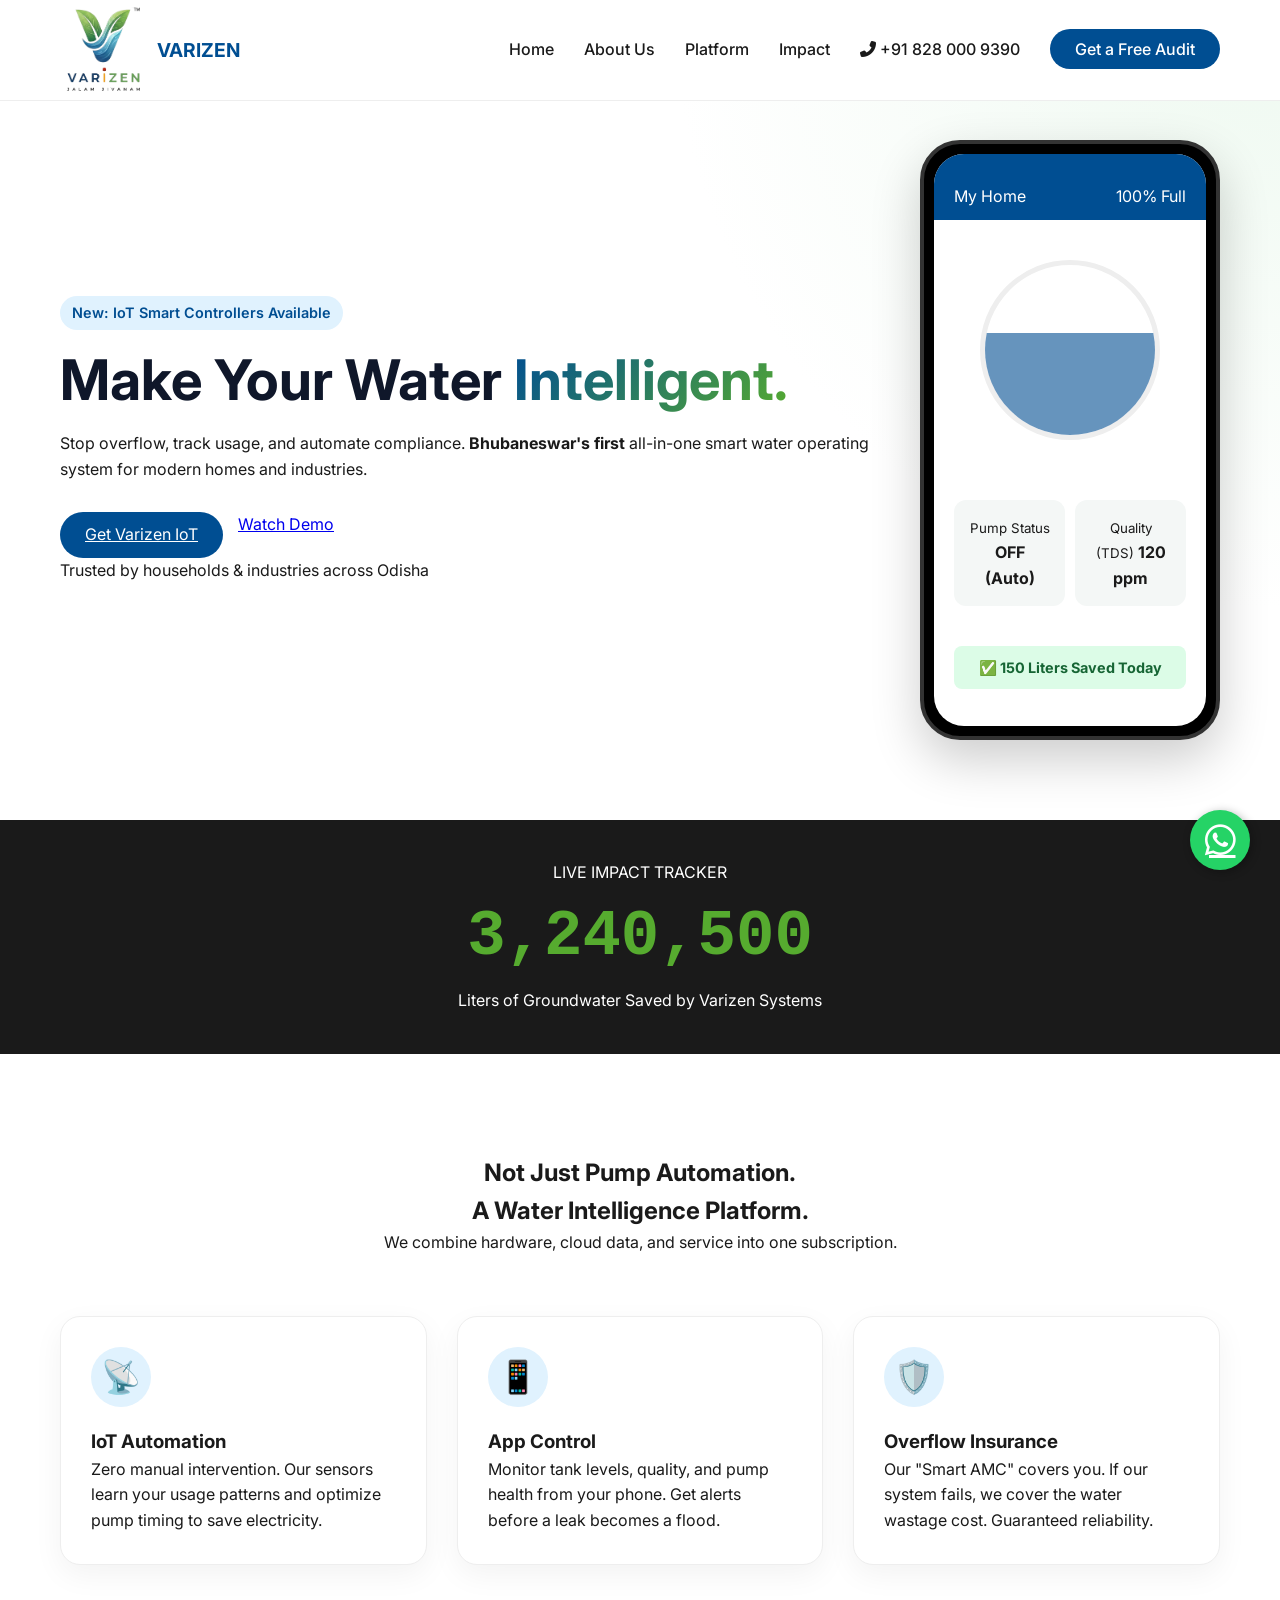
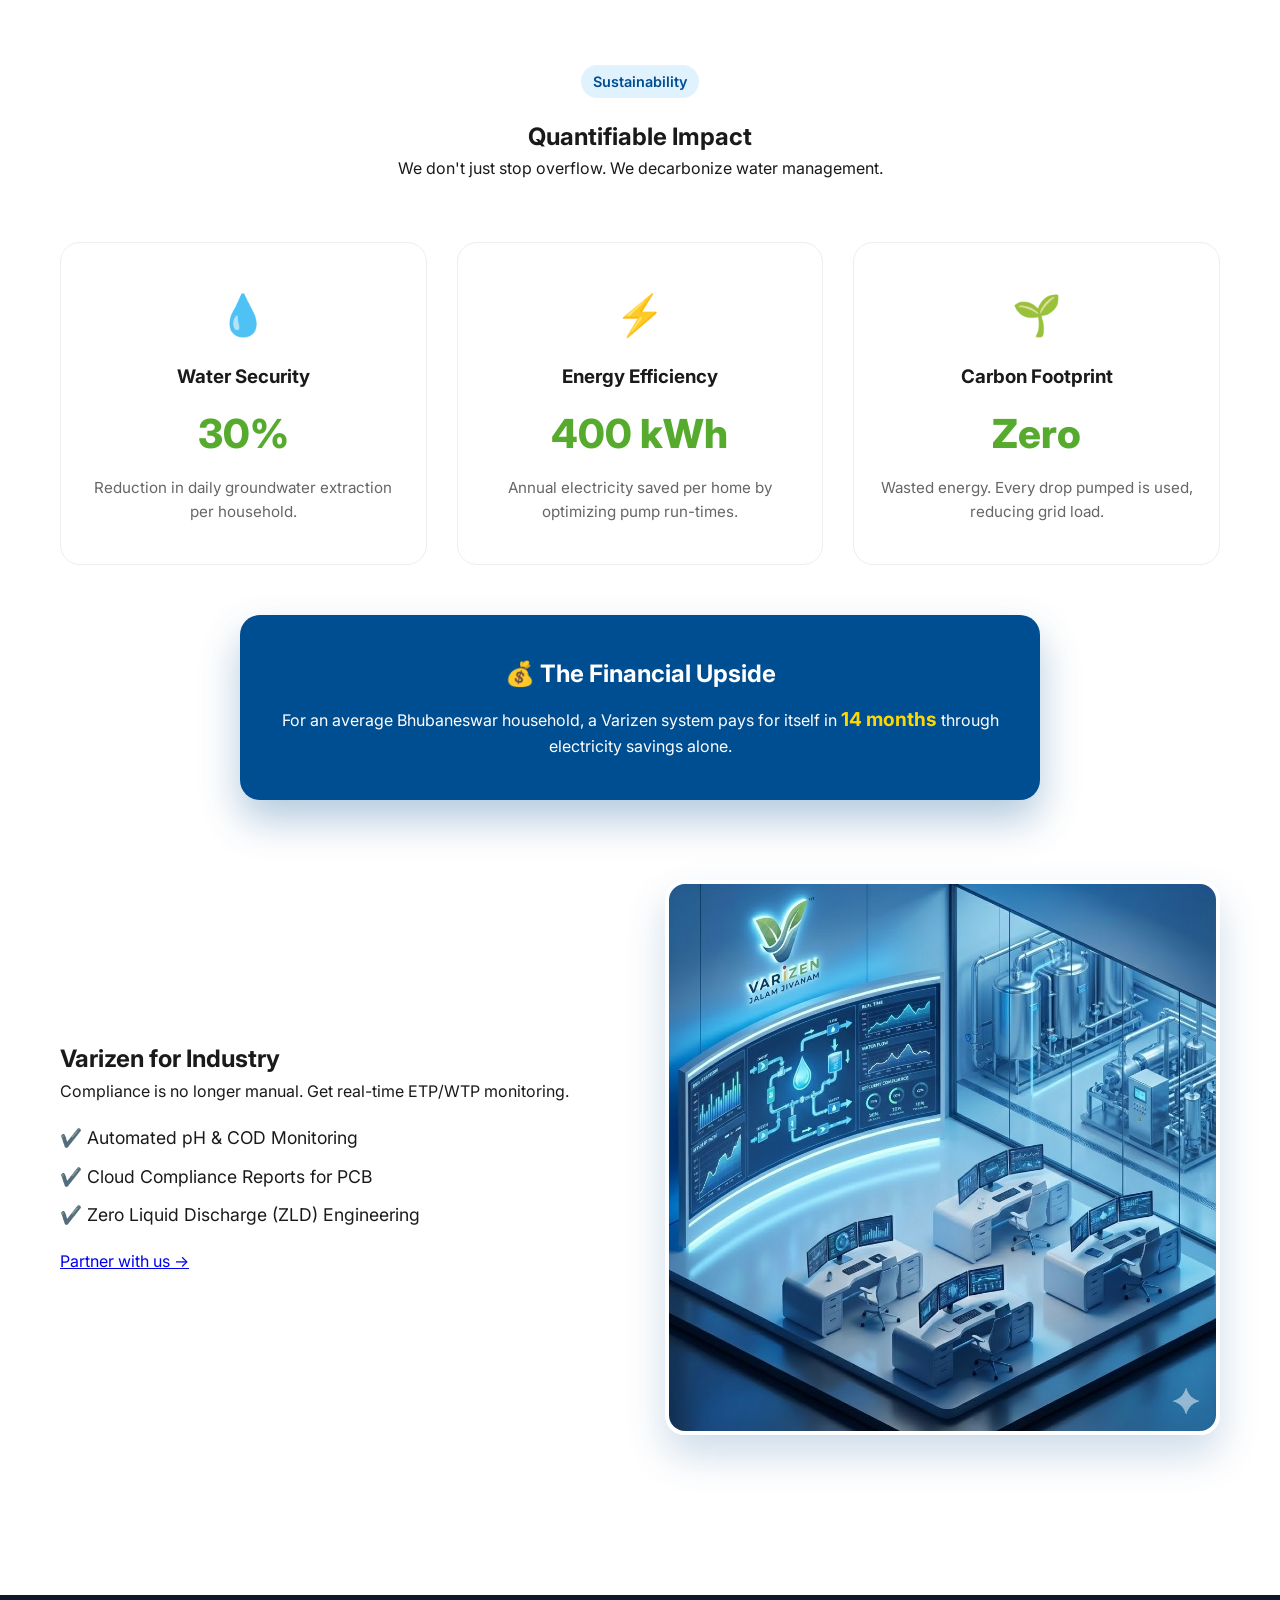
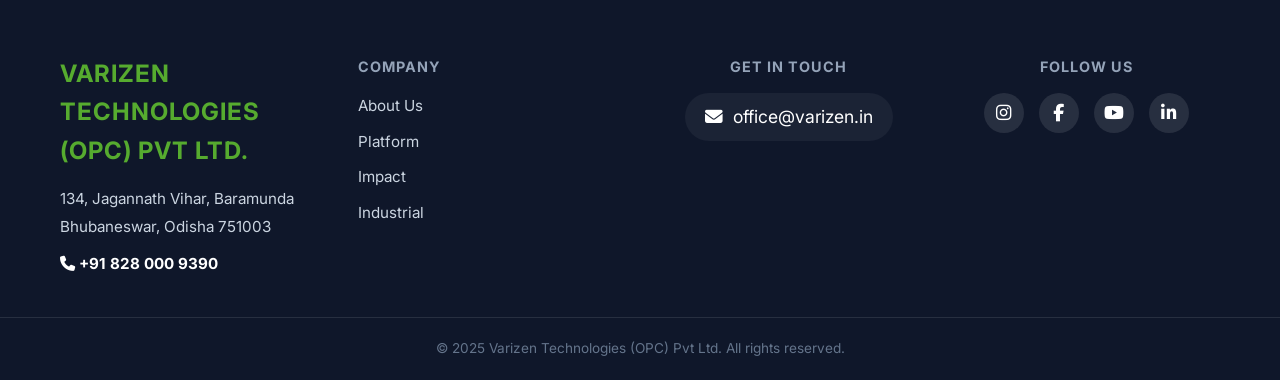
==== commit e922c8e5: "Update index.html" ====
--- a/index.html
+++ b/index.html
@@ -275,32 +275,65 @@
     }
     </script>
 
-  <script>
+ <script>
     // 1. Mobile Menu Toggle
     function toggleMenu() {
         const navLinks = document.getElementById("navLinks");
         navLinks.classList.toggle("active");
     }
 
-    // 2. Active Menu Highlighter (Scroll Spy)
-    window.addEventListener('scroll', () => {
-        let sections = document.querySelectorAll('section');
-        let navLinks = document.querySelectorAll('.nav-links a');
-        
-        sections.forEach(sec => {
-            let top = window.scrollY;
-            let offset = sec.offsetTop - 150; // Offset for fixed header
-            let height = sec.offsetHeight;
-            let id = sec.getAttribute('id');
+    // 2. Active Menu Highlighter
+    document.addEventListener("DOMContentLoaded", function() {
+        const navLinks = document.querySelectorAll('.nav-links a');
+        const currentPath = window.location.pathname;
+
+        // === LOGIC A: File-Based Highlighting (Home / About) ===
+        navLinks.forEach(link => {
+            link.classList.remove('active-link'); // Clean slate
             
-            if(top >= offset && top < offset + height) {
-                navLinks.forEach(links => {
-                    links.classList.remove('active');
-                    let target = document.querySelector('.nav-links a[href*=' + id + ']');
-                    if(target) target.classList.add('active');
-                });
+            const href = link.getAttribute('href');
+
+            // CASE 1: HOME PAGE
+            // Checks if we are at root "/" OR "/index.html"
+            if (href === 'index.html' && (currentPath.endsWith('/') || currentPath.endsWith('index.html'))) {
+                link.classList.add('active-link');
+            }
+
+            // CASE 2: ABOUT PAGE
+            if (href === 'about.html' && currentPath.includes('about.html')) {
+                link.classList.add('active-link');
             }
         });
+
+        // === LOGIC B: Scroll-Based Highlighting (Platform / Impact) ===
+        // Only run this if we are on the Home Page
+        if (currentPath.endsWith('/') || currentPath.endsWith('index.html')) {
+            window.addEventListener('scroll', () => {
+                let sections = document.querySelectorAll('section');
+                
+                sections.forEach(sec => {
+                    let top = window.scrollY;
+                    let offset = sec.offsetTop - 150; // Adjust for header height
+                    let height = sec.offsetHeight;
+                    let id = sec.getAttribute('id');
+                    
+                    if (top >= offset && top < offset + height) {
+                        // If we are scrolling a section, remove the "Home" highlight
+                        navLinks.forEach(link => link.classList.remove('active-link'));
+                        
+                        // Add highlight to the specific section link
+                        let target = document.querySelector('.nav-links a[href*=' + id + ']');
+                        if(target) target.classList.add('active-link');
+                    }
+                });
+                
+                // If we scroll back to the very top, re-highlight Home
+                if (window.scrollY < 100) {
+                     navLinks.forEach(link => link.classList.remove('active-link'));
+                     document.querySelector('.nav-links a[href="index.html"]').classList.add('active-link');
+                }
+            });
+        }
     });
 </script>
 </body>
--- a/style.css
+++ b/style.css
@@ -13,7 +13,7 @@
 
 /* ==================== NAVIGATION (DESKTOP DEFAULT) ==================== */
 nav {
-    padding: 10px 0; /* Reduced padding for sleeker look */
+    padding: 5px 0; /* Reduced padding for sleeker look */
     position: fixed;
     width: 100%;
     top: 0;
@@ -38,7 +38,7 @@
     color: var(--primary);
 }
 
-.logo-img { height: 70px; width: auto; } /* Fixed Desktop Height */
+.logo-img { height: 90px; width: auto; } /* Fixed Desktop Height */
 
 /* Desktop Menu Layout */
 .nav-links {
@@ -208,7 +208,7 @@
     
     /* Hide Desktop Logo Text */
     .logo-text { display: none; }
-    .logo-img { height: 50px; width: auto; object-fit: contain; }
+    .logo-img { height: 60px; width: auto; object-fit: contain; }
 
     /* Mobile Call Button */
     .mobile-call-btn { display: flex; align-items: center; gap: 6px; background-color: #004e92; color: white !important; padding: 8px 16px; border-radius: 50px; text-decoration: none; font-weight: 600; font-size: 0.85rem; box-shadow: 0 4px 10px rgba(0, 78, 146, 0.2); transition: 0.2s; }
@@ -218,7 +218,7 @@
     .nav-links {
         display: none; /* Hidden Default */
         position: absolute;
-        top: 80px; /* Pushed down to clear header */
+        top: 90px; /* Pushed down to clear header */
         left: 0;
         width: 100%;
         background-color: white;
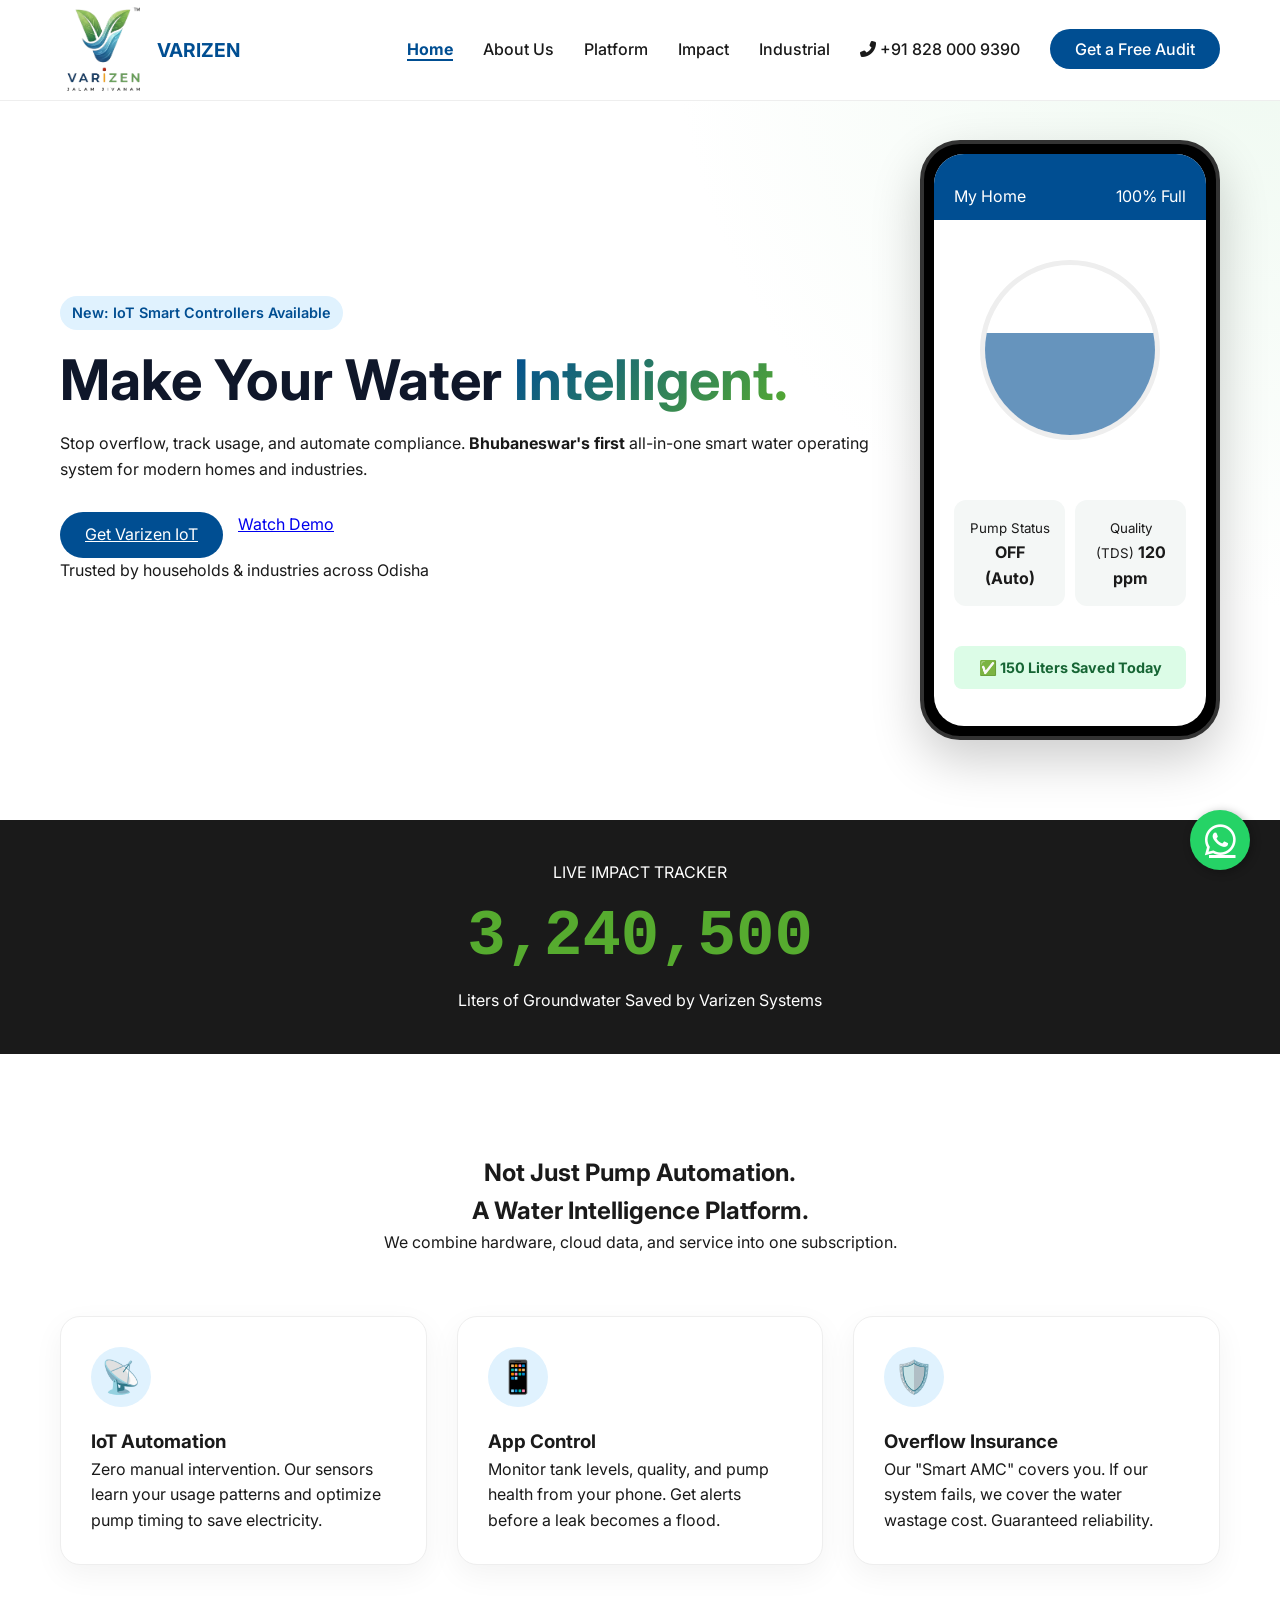
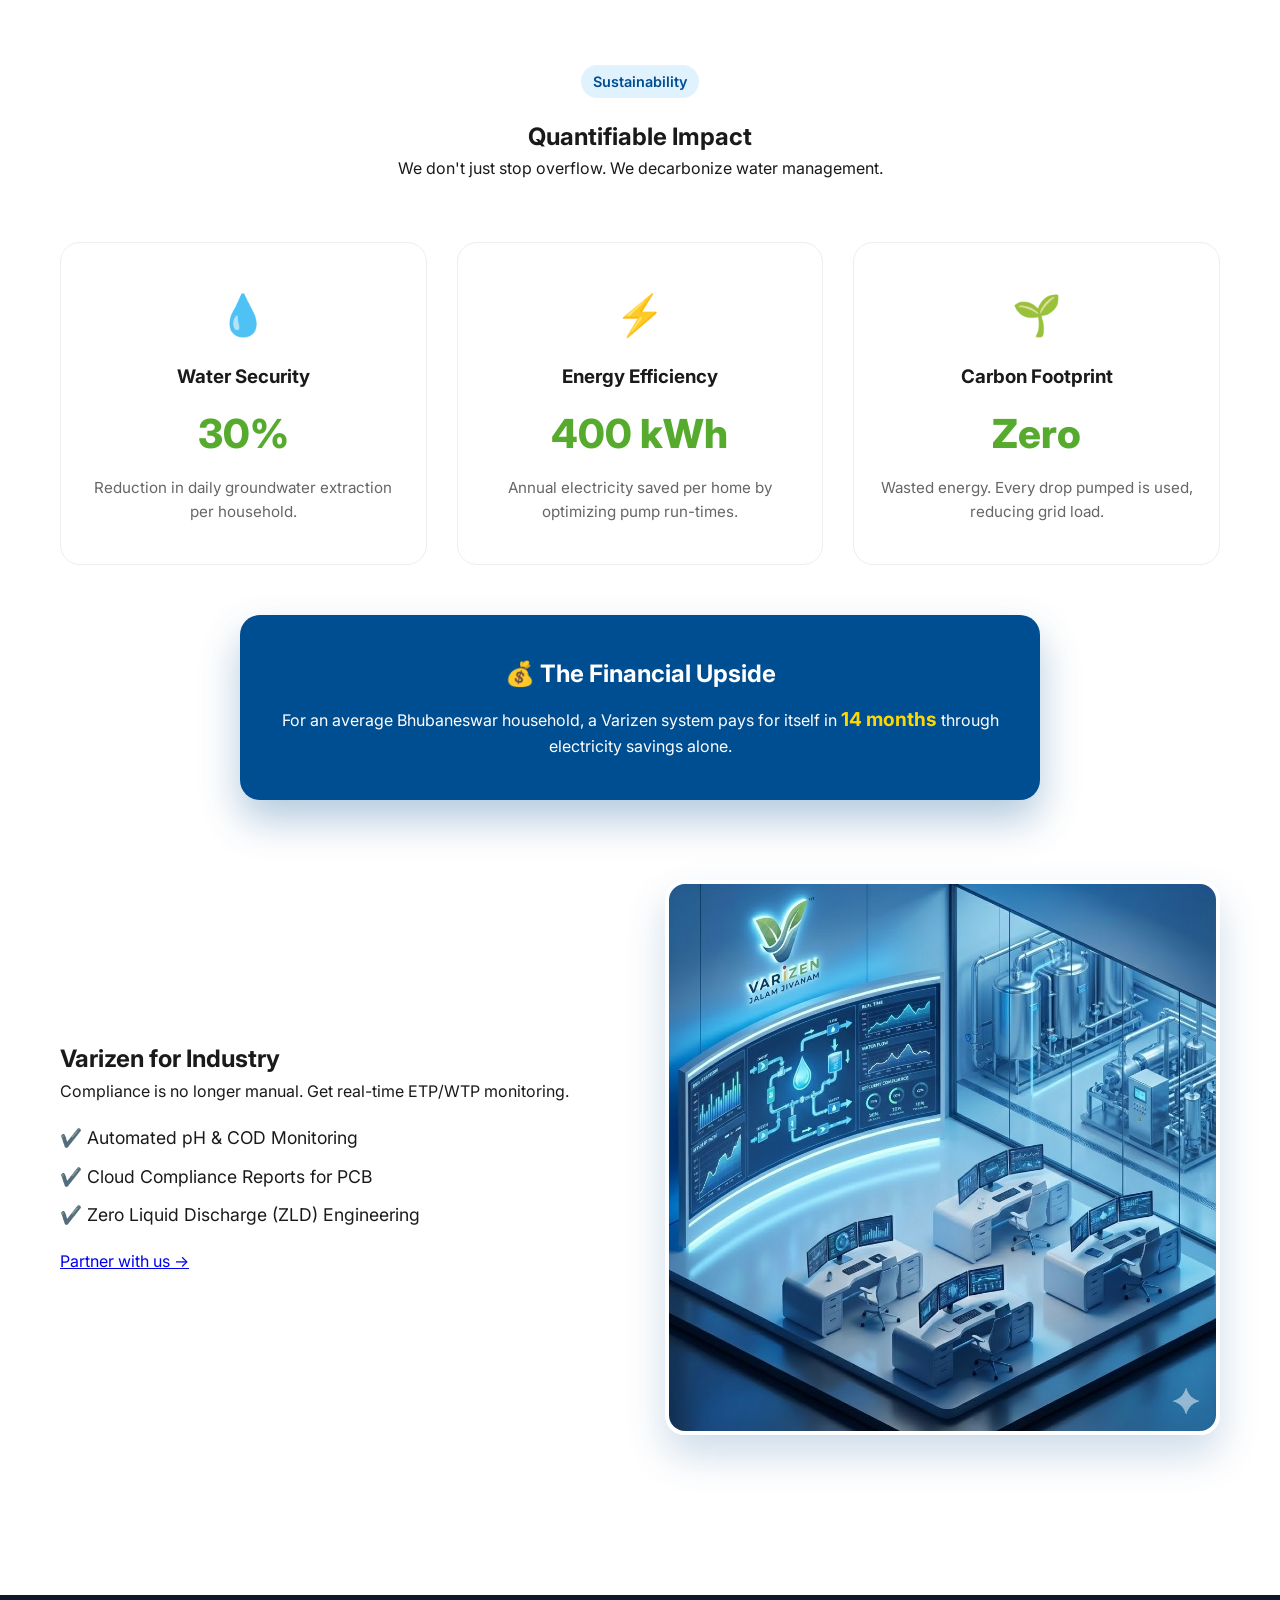
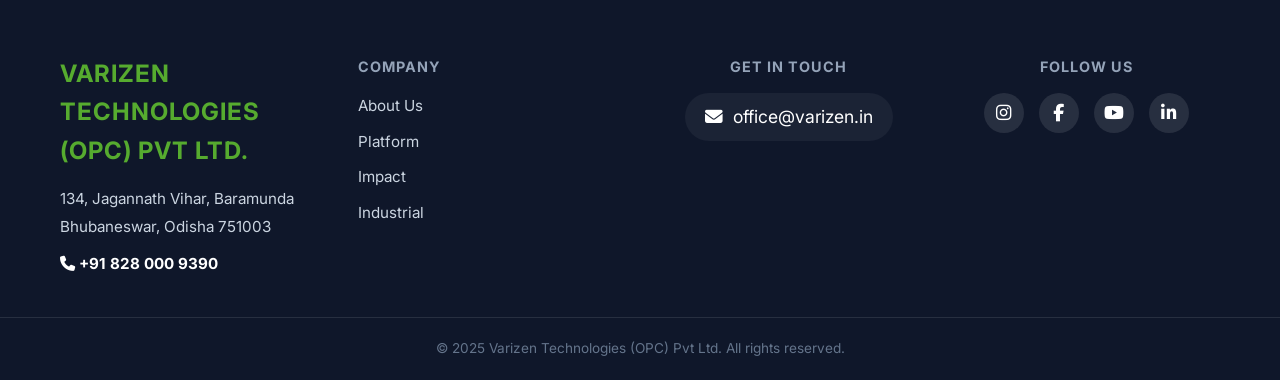
==== commit 08c64e59: "Update index.html" ====
--- a/index.html
+++ b/index.html
@@ -46,6 +46,7 @@
                 <li><a href="about.html">About Us</a></li>
                 <li><a href="index.html#platform">Platform</a></li>
                 <li><a href="index.html#impact">Impact</a></li>
+                <li><a href="#commercial">Industrial</a></li>
                 <li><a href="tel:+918280009390" class="nav-phone"><i class="fas fa-phone-alt"></i> +91 828 000 9390</a></li>
                 <li><a href="#contact" class="btn-primary">Get a Free Audit</a></li>
             </ul>
@@ -275,65 +276,75 @@
     }
     </script>
 
- <script>
+<script>
     // 1. Mobile Menu Toggle
     function toggleMenu() {
         const navLinks = document.getElementById("navLinks");
         navLinks.classList.toggle("active");
     }
 
-    // 2. Active Menu Highlighter
+    // 2. Intelligent Menu Highlighter (Works on Load & Scroll)
     document.addEventListener("DOMContentLoaded", function() {
         const navLinks = document.querySelectorAll('.nav-links a');
         const currentPath = window.location.pathname;
-
-        // === LOGIC A: File-Based Highlighting (Home / About) ===
-        navLinks.forEach(link => {
-            link.classList.remove('active-link'); // Clean slate
-            
-            const href = link.getAttribute('href');
-
-            // CASE 1: HOME PAGE
-            // Checks if we are at root "/" OR "/index.html"
-            if (href === 'index.html' && (currentPath.endsWith('/') || currentPath.endsWith('index.html'))) {
-                link.classList.add('active-link');
-            }
-
-            // CASE 2: ABOUT PAGE
-            if (href === 'about.html' && currentPath.includes('about.html')) {
-                link.classList.add('active-link');
+        const currentHash = window.location.hash; // Gets #platform, #impact etc.
+
+        // --- PART A: Handle "About Us" Page ---
+        if (currentPath.includes('about.html')) {
+            navLinks.forEach(link => link.classList.remove('active-link'));
+            document.querySelector('a[href="about.html"]').classList.add('active-link');
+            return; // Stop here if we are on About page
+        }
+
+        // --- PART B: Handle Home Page (Scroll Spy) ---
+        
+        // 1. Default to "Home" active
+        function setHomeActive() {
+            navLinks.forEach(link => link.classList.remove('active-link'));
+            document.querySelector('a[href="index.html"]').classList.add('active-link');
+        }
+
+        // If no hash (#) is present, highlight Home immediately
+        if (!currentHash) {
+            setHomeActive();
+        }
+
+        // 2. Setup IntersectionObserver (The Modern Way)
+        // This watches sections and triggers when 50% of them is visible
+        const observerOptions = {
+            root: null,
+            rootMargin: '0px',
+            threshold: 0.4 // Trigger when 40% of the section is visible
+        };
+
+        const observer = new IntersectionObserver((entries) => {
+            entries.forEach(entry => {
+                if (entry.isIntersecting) {
+                    // Remove active class from all
+                    navLinks.forEach(link => link.classList.remove('active-link'));
+                    
+                    // Add active class to the visible section's link
+                    const id = entry.target.getAttribute('id');
+                    const targetLink = document.querySelector(`.nav-links a[href*="#${id}"]`);
+                    
+                    if (targetLink) {
+                        targetLink.classList.add('active-link');
+                    }
+                }
+            });
+        }, observerOptions);
+
+        // Start watching the sections
+        document.querySelectorAll('section').forEach(section => {
+            observer.observe(section);
+        });
+
+        // 3. Special Case: Detect if user scrolls back to very top (Home)
+        window.addEventListener('scroll', () => {
+            if (window.scrollY === 0) {
+                setHomeActive();
             }
         });
-
-        // === LOGIC B: Scroll-Based Highlighting (Platform / Impact) ===
-        // Only run this if we are on the Home Page
-        if (currentPath.endsWith('/') || currentPath.endsWith('index.html')) {
-            window.addEventListener('scroll', () => {
-                let sections = document.querySelectorAll('section');
-                
-                sections.forEach(sec => {
-                    let top = window.scrollY;
-                    let offset = sec.offsetTop - 150; // Adjust for header height
-                    let height = sec.offsetHeight;
-                    let id = sec.getAttribute('id');
-                    
-                    if (top >= offset && top < offset + height) {
-                        // If we are scrolling a section, remove the "Home" highlight
-                        navLinks.forEach(link => link.classList.remove('active-link'));
-                        
-                        // Add highlight to the specific section link
-                        let target = document.querySelector('.nav-links a[href*=' + id + ']');
-                        if(target) target.classList.add('active-link');
-                    }
-                });
-                
-                // If we scroll back to the very top, re-highlight Home
-                if (window.scrollY < 100) {
-                     navLinks.forEach(link => link.classList.remove('active-link'));
-                     document.querySelector('.nav-links a[href="index.html"]').classList.add('active-link');
-                }
-            });
-        }
     });
 </script>
 </body>
--- a/style.css
+++ b/style.css
@@ -248,6 +248,12 @@
     .page-header h1 { font-size: 2rem !important; line-height: 1.3; margin-top: 10px; padding: 0 15px; }
 }
 
+/* Active Link Style for Navbar */
+.active-link {
+    color: var(--primary) !important; /* Force Blue */
+    font-weight: 700 !important;      /* Force Bold */
+    border-bottom: 2px solid var(--primary); /* Optional: Add underline to be sure */
+}
 /* Floating WhatsApp */
 .whatsapp-float { position: fixed; width: 60px; height: 60px; bottom: 30px; right: 30px; background-color: #25d366; color: #FFF; border-radius: 50px; text-align: center; font-size: 35px; box-shadow: 2px 2px 10px rgba(0,0,0,0.3); z-index: 10000; display: flex; align-items: center; justify-content: center; transition: 0.3s; animation: pulse 2s infinite; }
 .whatsapp-float:hover { background-color: #1ebe57; transform: scale(1.1); }
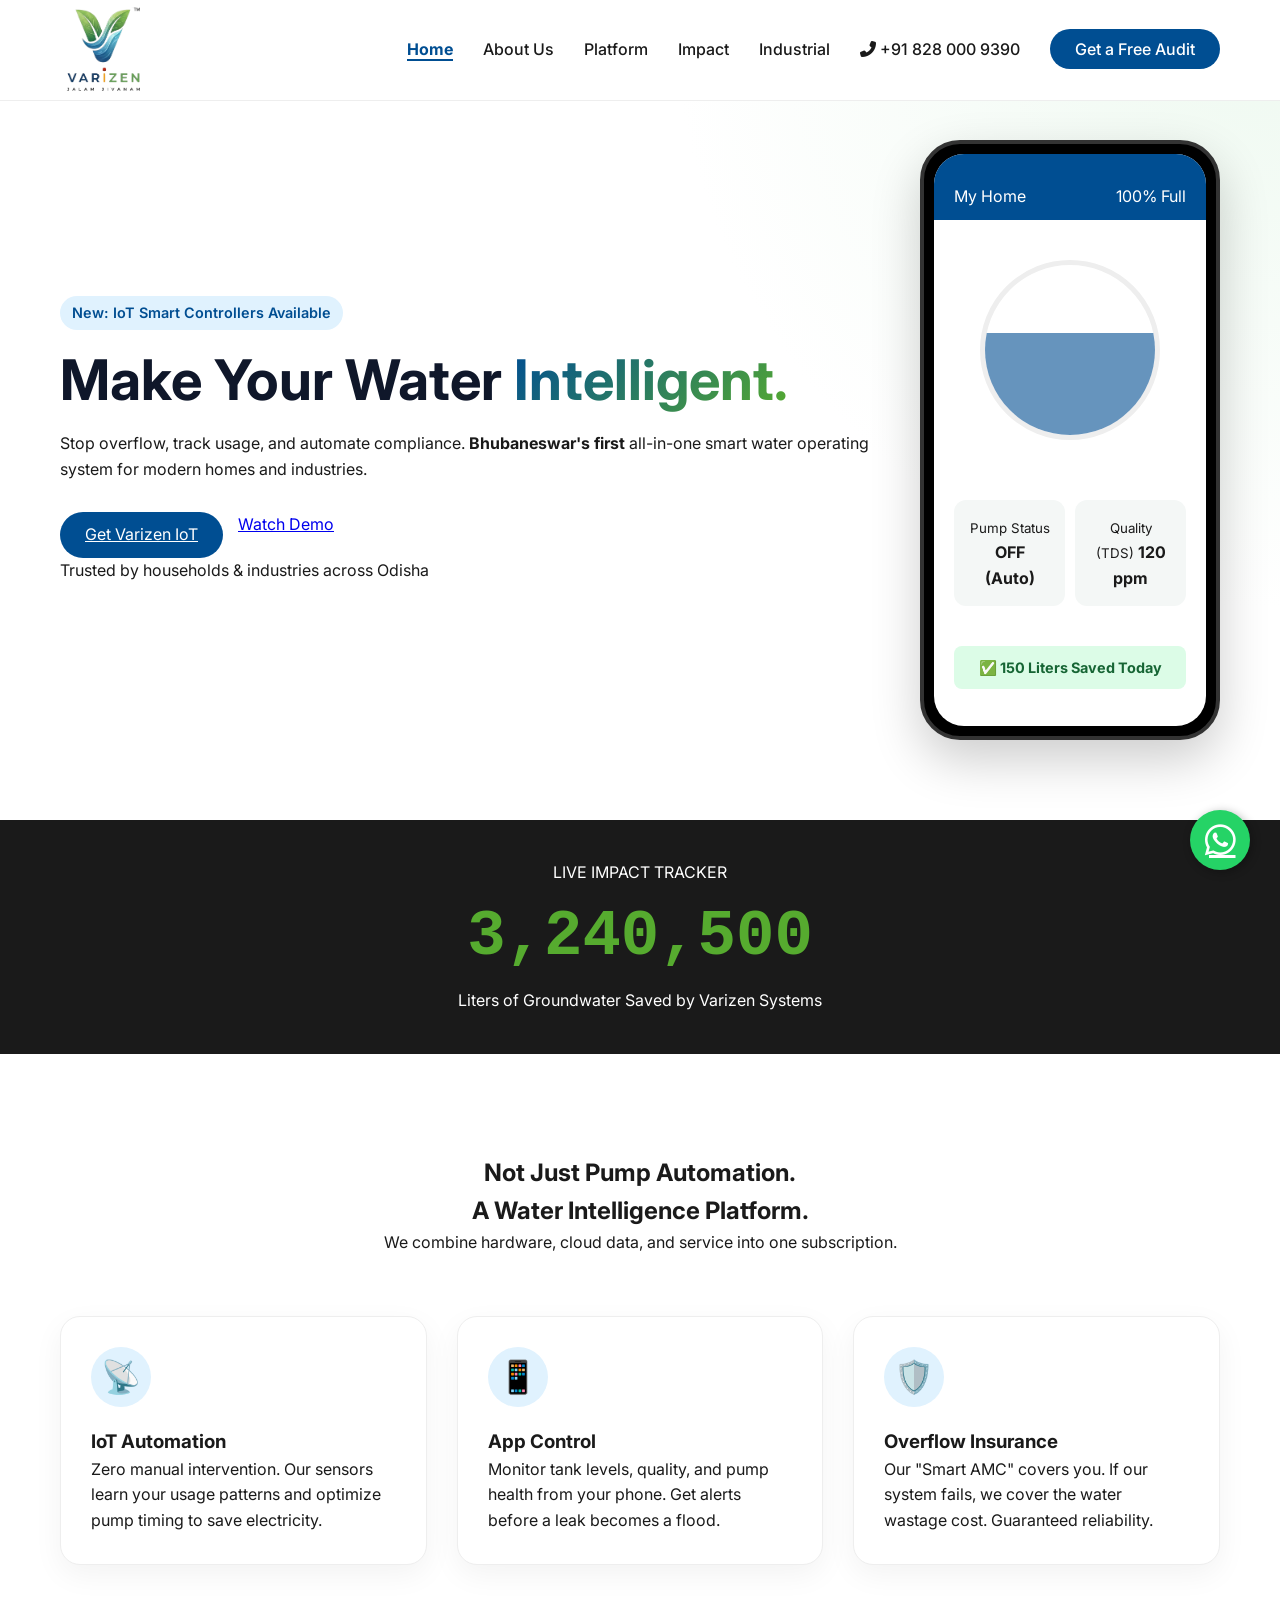
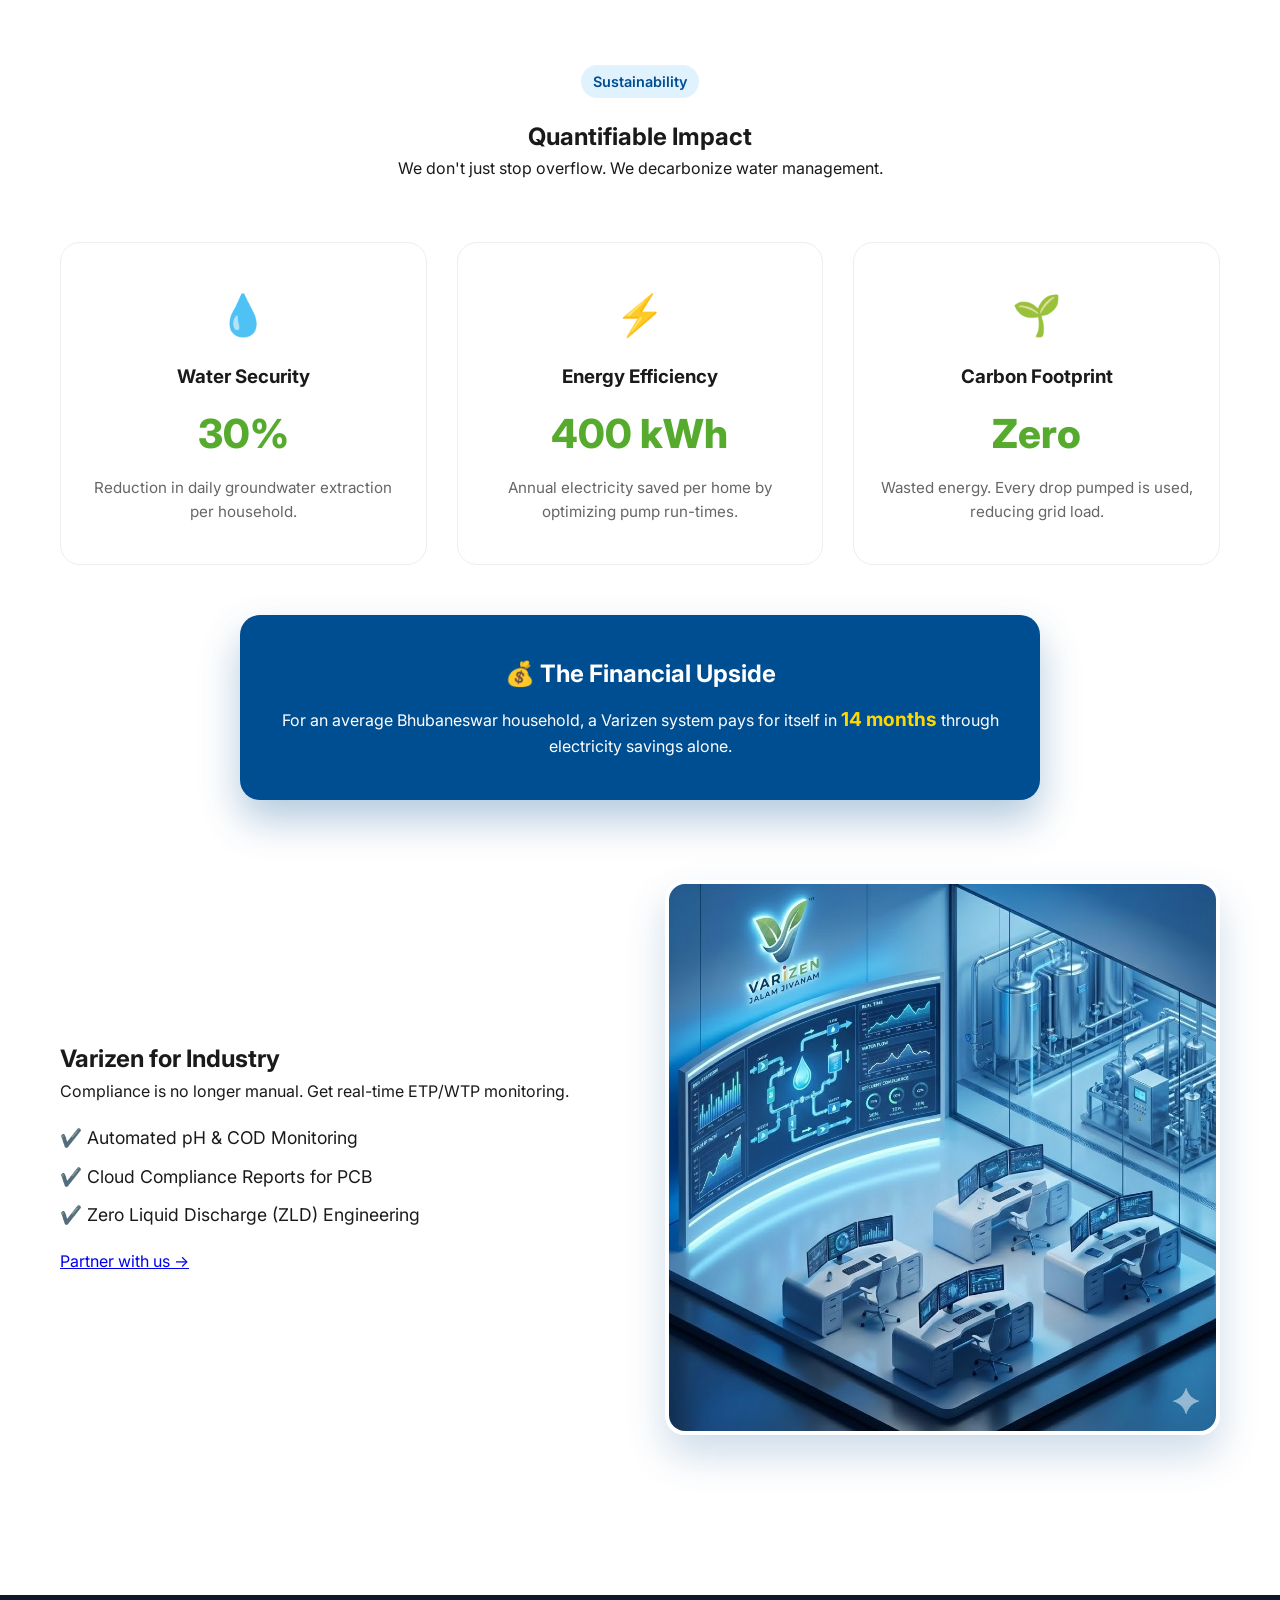
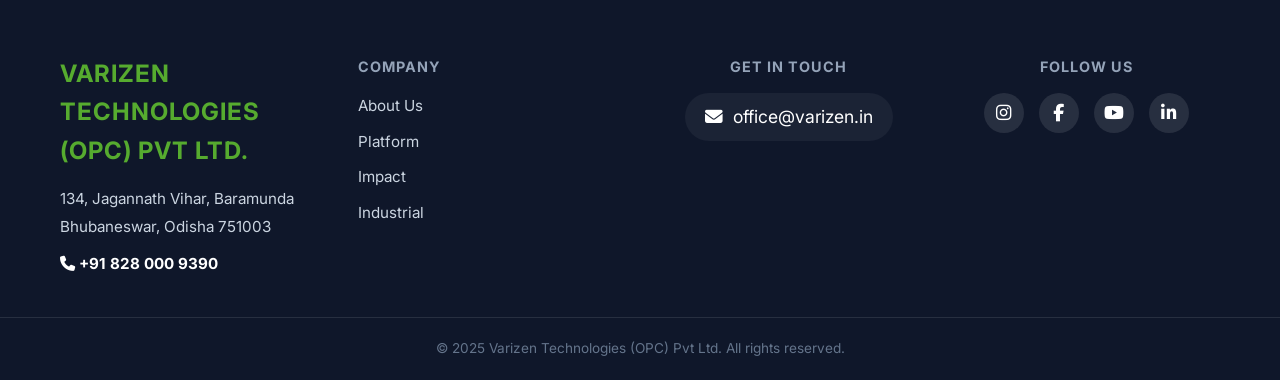
==== commit 614d1b4c: "Update index.html" ====
--- a/index.html
+++ b/index.html
@@ -28,7 +28,7 @@
         <div class="container nav-container">
             <div class="logo">
                 <img src="assets/logo.PNG" alt="Varizen Logo" class="logo-img">
-                <span class="logo-text">VARIZEN</span>
+                <span class="logo-text"></span>
             </div>
 
             <div class="mobile-nav-group">
